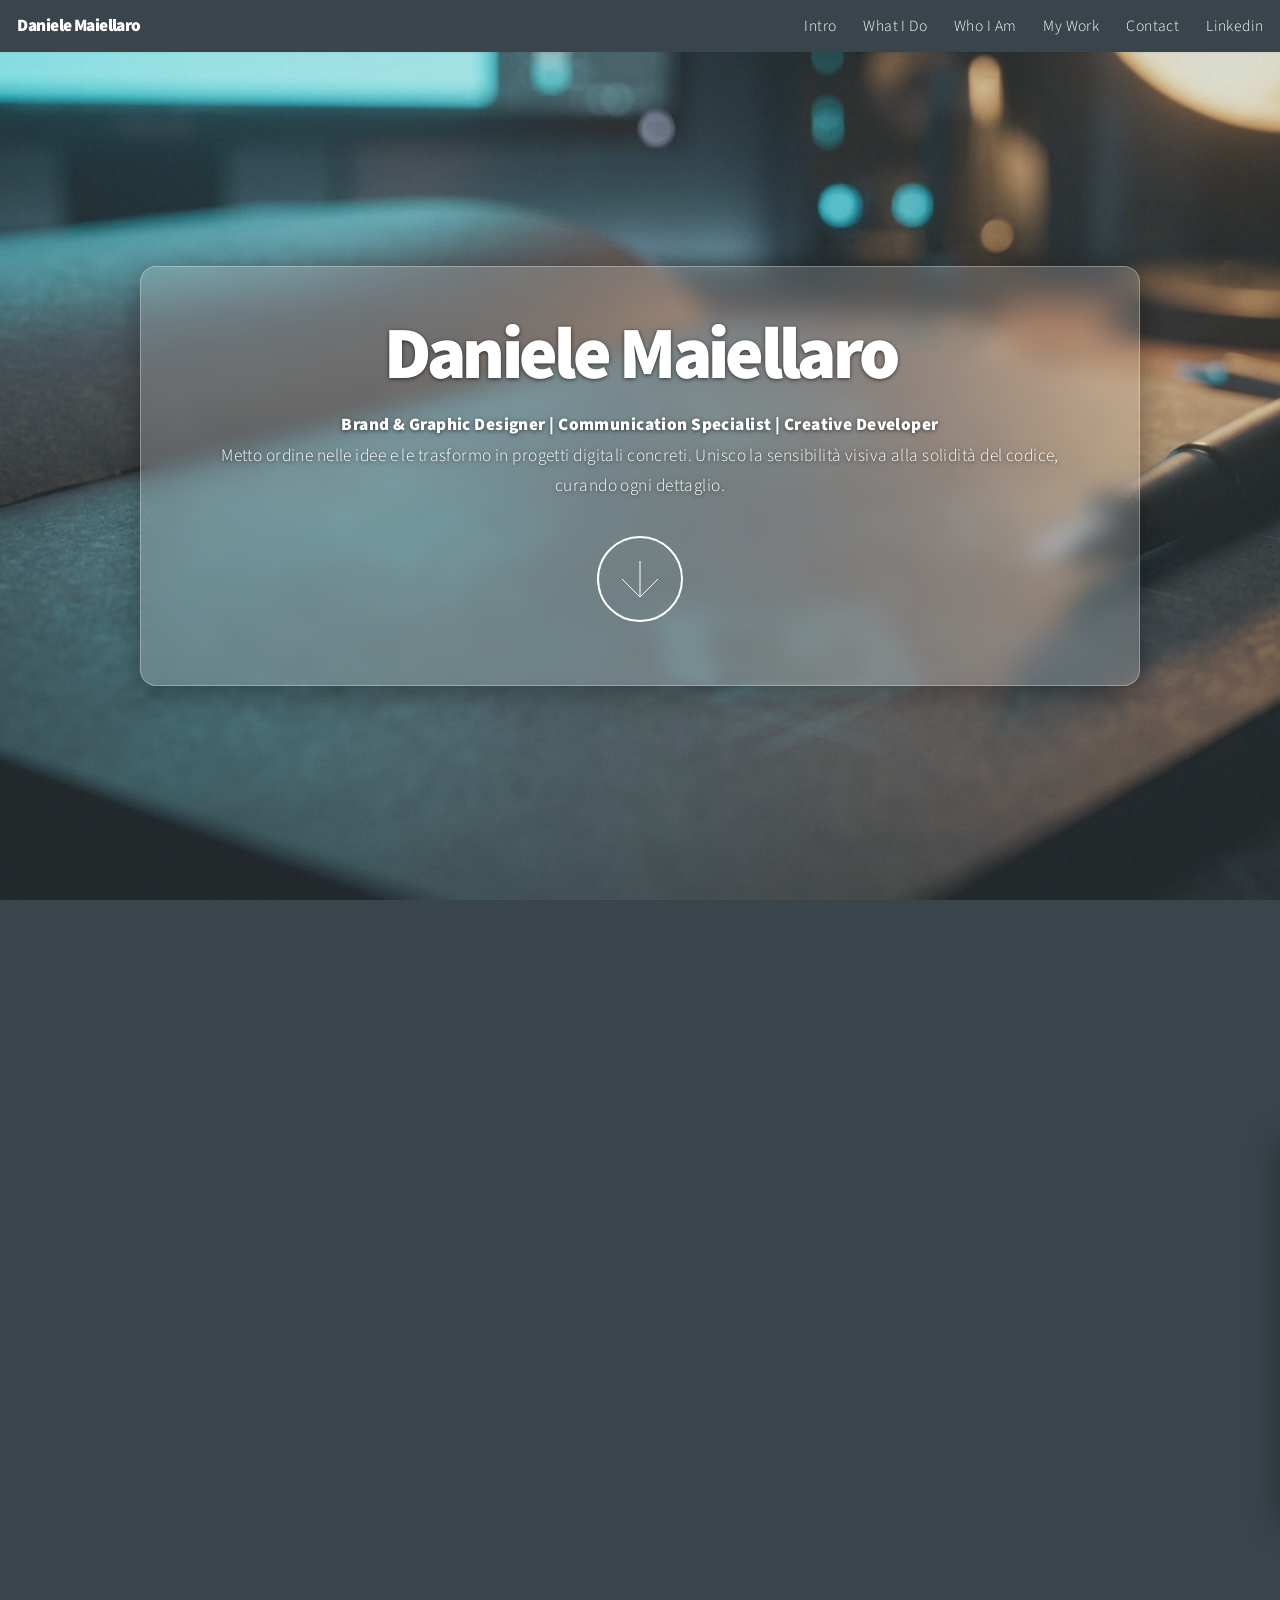
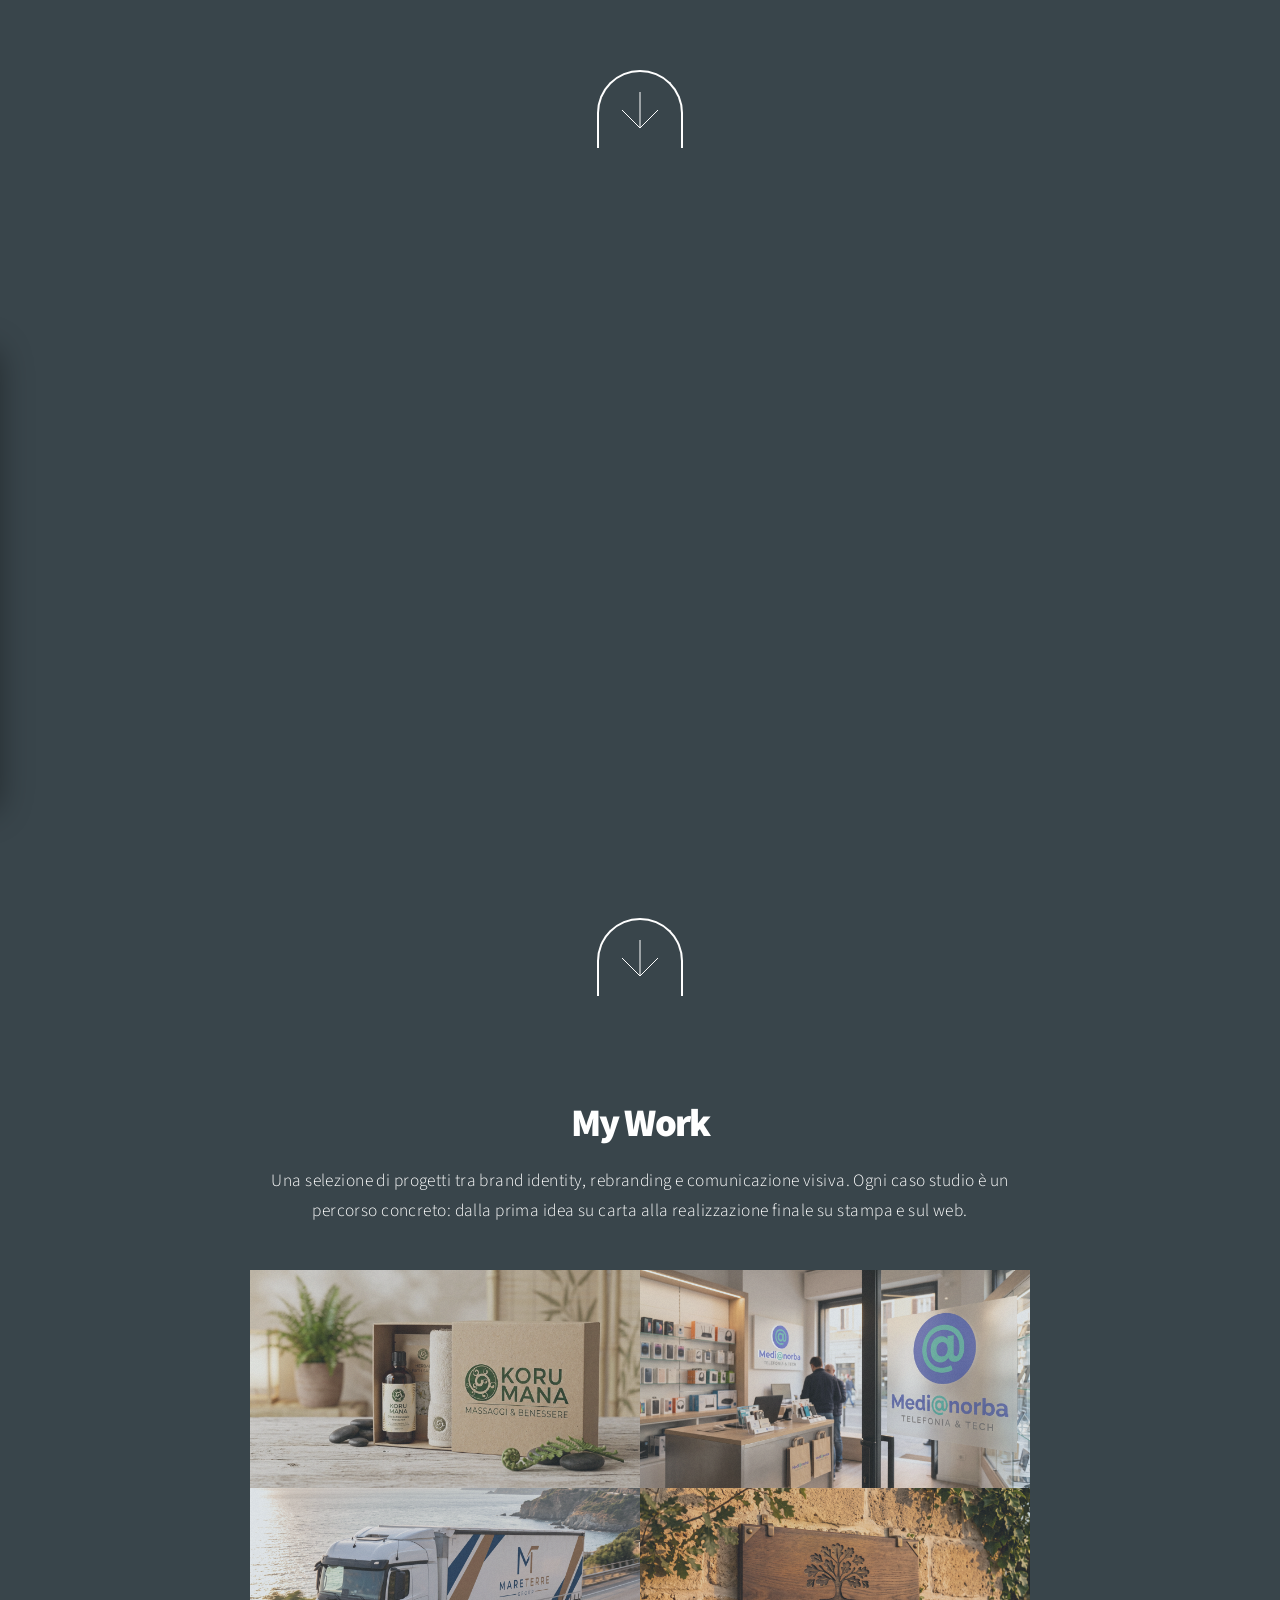
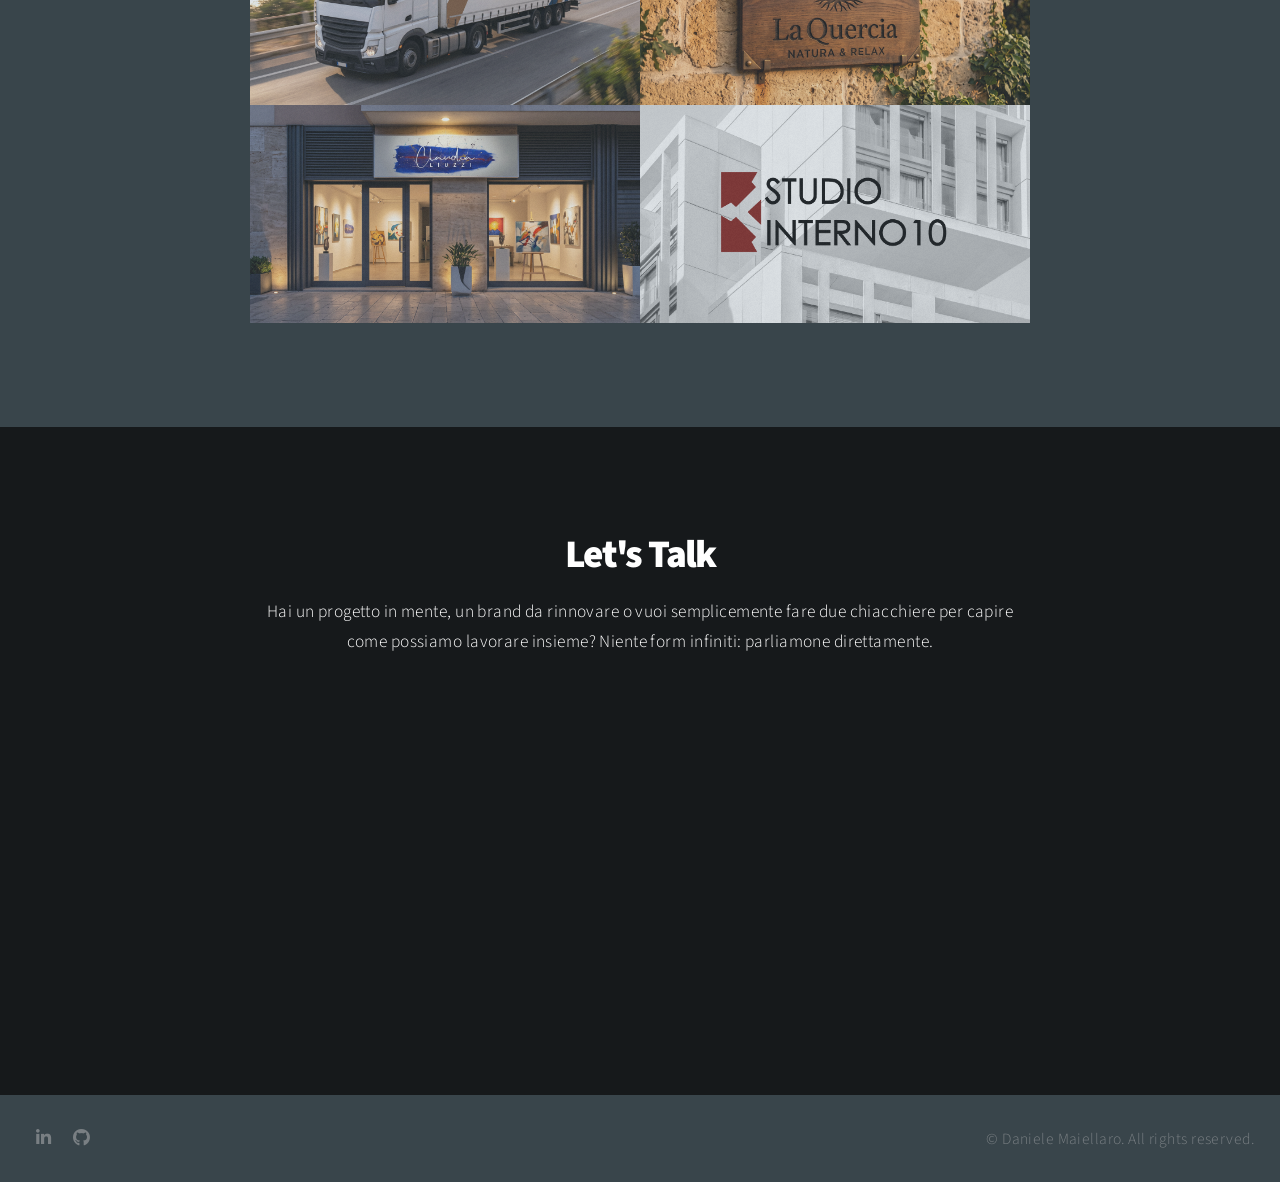
==== index.html @ 77f431c0 "cv" ====
<!DOCTYPE HTML>
<html>
    <head>
        <title>Daniele Maiellaro — Designer & Developer</title>
        <meta charset="utf-8" />
        <meta name="viewport" content="width=device-width, initial-scale=1, user-scalable=no" />
        <link rel="stylesheet" href="assets/css/main.css" />
        <noscript><link rel="stylesheet" href="assets/css/noscript.css" /></noscript>
    </head>
    <body class="is-preload">

        <!-- Header -->
            <header id="header">
                <h1>Daniele Maiellaro</h1>
                <nav>
                    <ul>
                        <li><a href="#intro">Intro</a></li>
                        <li><a href="#one">What I Do</a></li>
                        <li><a href="#two">Who I Am</a></li>
                        <li><a href="#work">My Work</a></li>
                        <li><a href="#contact">Contact</a></li>
                        <li><a href="https://www.linkedin.com/in/vitodanielemaiellaro/" target="_blank" rel="noopener noreferrer">Linkedin</a></li>
                    </ul>
                </nav>
            </header>

        <!-- Intro -->
            <section id="intro" class="main style1 dark fullscreen">
                <div class="content">
                    <header>
                        <h2>Daniele Maiellaro</h2>
                    </header>
                    <p><strong>Brand & Graphic Designer | Communication Specialist | Creative Developer</strong><br />
                    Metto ordine nelle idee e le trasformo in progetti digitali concreti. Unisco la sensibilità visiva alla solidità del codice, curando ogni dettaglio.</p>
                    <footer>
                        <a href="#one" class="button style2 down">More</a>
                    </footer>
                </div>
            </section>

        <!-- One -->
            <section id="one" class="main style2 right dark fullscreen">
                <div class="content box style2">
                    <header>
                        <h2>What I Do</h2>
                    </header>
                    <p>Aiuto professionisti e attività a dare un’identità visiva forte e a costruire presenze digitali che funzionano davvero.

Non mi occupo solo di estetica: unisco la grafica, il branding e lo sviluppo web in un unico flusso coerente. Che si tratti di creare un marchio da zero, definire un'immagine coordinata o sviluppare un sito web solido e performante, il mio obiettivo è darti strumenti concreti che parlano di te e portano risultati.</p>
                </div>
                <a href="#two" class="button style2 down anchored">Next</a>
            </section>

        <!-- Two -->
            <section id="two" class="main style2 left dark fullscreen">
                <div class="content box style2">
                    <header>
                        <h2>Who I Am</h2>
                    </header>
                    <p>Dietro a ogni progetto c'è una persona prima che un professionista. Sono fatto così: preciso, meticoloso e appassionato quando si tratta di creare e sviluppare, ma estremamente alla mano nella vita e nei rapporti di tutti i giorni. Mi piace lavorare sodo, parlare chiaro e confrontarmi senza filtri o formalità inutili. Se cerchi competenza tecnica e rigore, ma anche un partner sincero e informale con cui costruire qualcosa di bello, ci siamo trovati.</p>
                <!-- Tasto Download CV -->
    <div class="cv-action">
        <a href="assets/docs/DanieleMaiellaroCV.pdf" target="_blank" class="button cv-button">
            <i class="icon solid fa-file-pdf"></i> Scarica il mio CV
        </a>
    </div>
                </div>
                <a href="#work" class="button style2 down anchored">Next</a>
            </section>

        <!-- Work -->
            <section id="work" class="main style3 primary">
                <div class="content">
                    <header>
                        <h2>My Work</h2>
                        <p>Una selezione di progetti tra brand identity, rebranding e comunicazione visiva. Ogni caso studio è un percorso concreto: dalla prima idea su carta alla realizzazione finale su stampa e sul web.</p>
                    </header>
<!-- Gallery -->
<div class="gallery">

    <article class="from-left">
        <a href="projects/projectkorumana.html" class="image fit" data-poptrox="ignore">
            <img src="/images/projects/korumana/hero.jpg" title="KORUMANA" alt="KORUMANA — Brand Identity" />
        </a>
    </article>

    <article class="from-right">
        <a href="projects/projectmedianorba.html" class="image fit" data-poptrox="ignore">
            <img src="/images/projects/medianorba/hero.jpg" title="Medi@norba" alt="Medi@norba — Rebranding & Visual System" />
        </a>
    </article>

    <article class="from-left">
        <a href="projects/projectmareterre.html" class="image fit" data-poptrox="ignore">
            <img src="/images/projects/mareterre/hero.jpg" title="Mareterre" alt="Mareterre — Brand Identity" />
        </a>
    </article>

    <article class="from-right">
        <a href="projects/projectlaquercia.html" class="image fit" data-poptrox="ignore">
            <img src="/images/projects/laquercia/hero.jpg" title="La Quercia Natura & Relax" alt="La Quercia Natura & Relax — Brand Identity" />
        </a>
    </article>

    <article class="from-left">
        <a href="projects/projectclaudialiuzzi.html" class="image fit" data-poptrox="ignore">
            <img src="/images/projects/claudialiuzzi/hero.jpg" title="Claudia Liuzzi" alt="Claudia Liuzzi — Web Design & Brand Identity" />
        </a>
    </article>

    <article class="from-right">
        <a href="projects/projectstudiointerno10.html" class="image fit" data-poptrox="ignore">
            <img src="/images/projects/studiointerno10/hero.jpg" title="Studio Interno 10" alt="Studio Interno 10 — Web Design" />
        </a>
    </article>

</div>
</div> 
</section>

        <!-- Contact -->
<section id="contact" class="main style3 secondary">
    <div class="content">
        <header>
            <h2>Let's Talk</h2>
            <p>Hai un progetto in mente, un brand da rinnovare o vuoi semplicemente fare due chiacchiere per capire come possiamo lavorare insieme? Niente form infiniti: parliamone direttamente.</p>
        </header>
        
        <div class="box contact-wrapper">
            <div class="grid-2-col">
                <!-- Colonna Sinistra: Foto Personale Casual / Autentica -->
                <div class="contact-image">
                    <img src="images/ritratto.jpg" alt="Vito Daniele Maiellaro" class="portrait-img" />
                </div>

                <!-- Colonna Destra: Canali di Contatto Diretti -->
                <div class="contact-details">
                    <h3>Scegli il tuo canale preferito</h3>
                    
                    <ul class="contact-list">
                        <li>
                            <a href="https://wa.me/393296858486" target="_blank" rel="noopener" class="contact-card whatsapp">
                                <i class="icon brands fa-whatsapp"></i>
                                <div>
                                    <strong>WhatsApp</strong>
                                    <span>Per un messaggio rapido e informale</span>
                                </div>
                            </a>
                        </li>
                        <li>
                            <a href="mailto:vdanielem@gmail.com" class="contact-card email">
                                <i class="icon solid fa-envelope"></i>
                                <div>
                                    <strong>Email</strong>
                                    <span>Se hai già un brief o dettagli da condividere</span>
                                </div>
                            </a>
                        </li>
                    </ul>
                </div>
            </div>
        </div>
    </div>
</section>

        <!-- Footer -->
            <footer id="footer">

                <!-- Icons -->
                    <ul class="icons">
                        <li><a href="https://www.linkedin.com/in/danielemaiellaro/" class="icon brands fa-linkedin-in"><span class="label">LinkedIn</span></a></li>
                        <li><a href="https://github.com/vdanielem" target="_blank" class="icon brands fa-github"><span class="label">GitHub</span></a></li>
                    </ul>

                <!-- Menu -->
                    <ul class="menu">
                        <li>&copy; Daniele Maiellaro. All rights reserved.</li>
                    </ul>

            </footer>

        <!-- Scripts -->
            <script src="assets/js/jquery.min.js"></script>
            <script src="assets/js/jquery.poptrox.min.js"></script>
            <script src="assets/js/jquery.scrolly.min.js"></script>
            <script src="assets/js/jquery.scrollex.min.js"></script>
            <script src="assets/js/browser.min.js"></script>
            <script src="assets/js/breakpoints.min.js"></script>
            <script src="assets/js/util.js"></script>
            <script src="assets/js/main.js"></script>

    </body>
</html>
---- assets/css/noscript.css ----
/* Loader */

	body:before, body:after {
		display: none;
	}
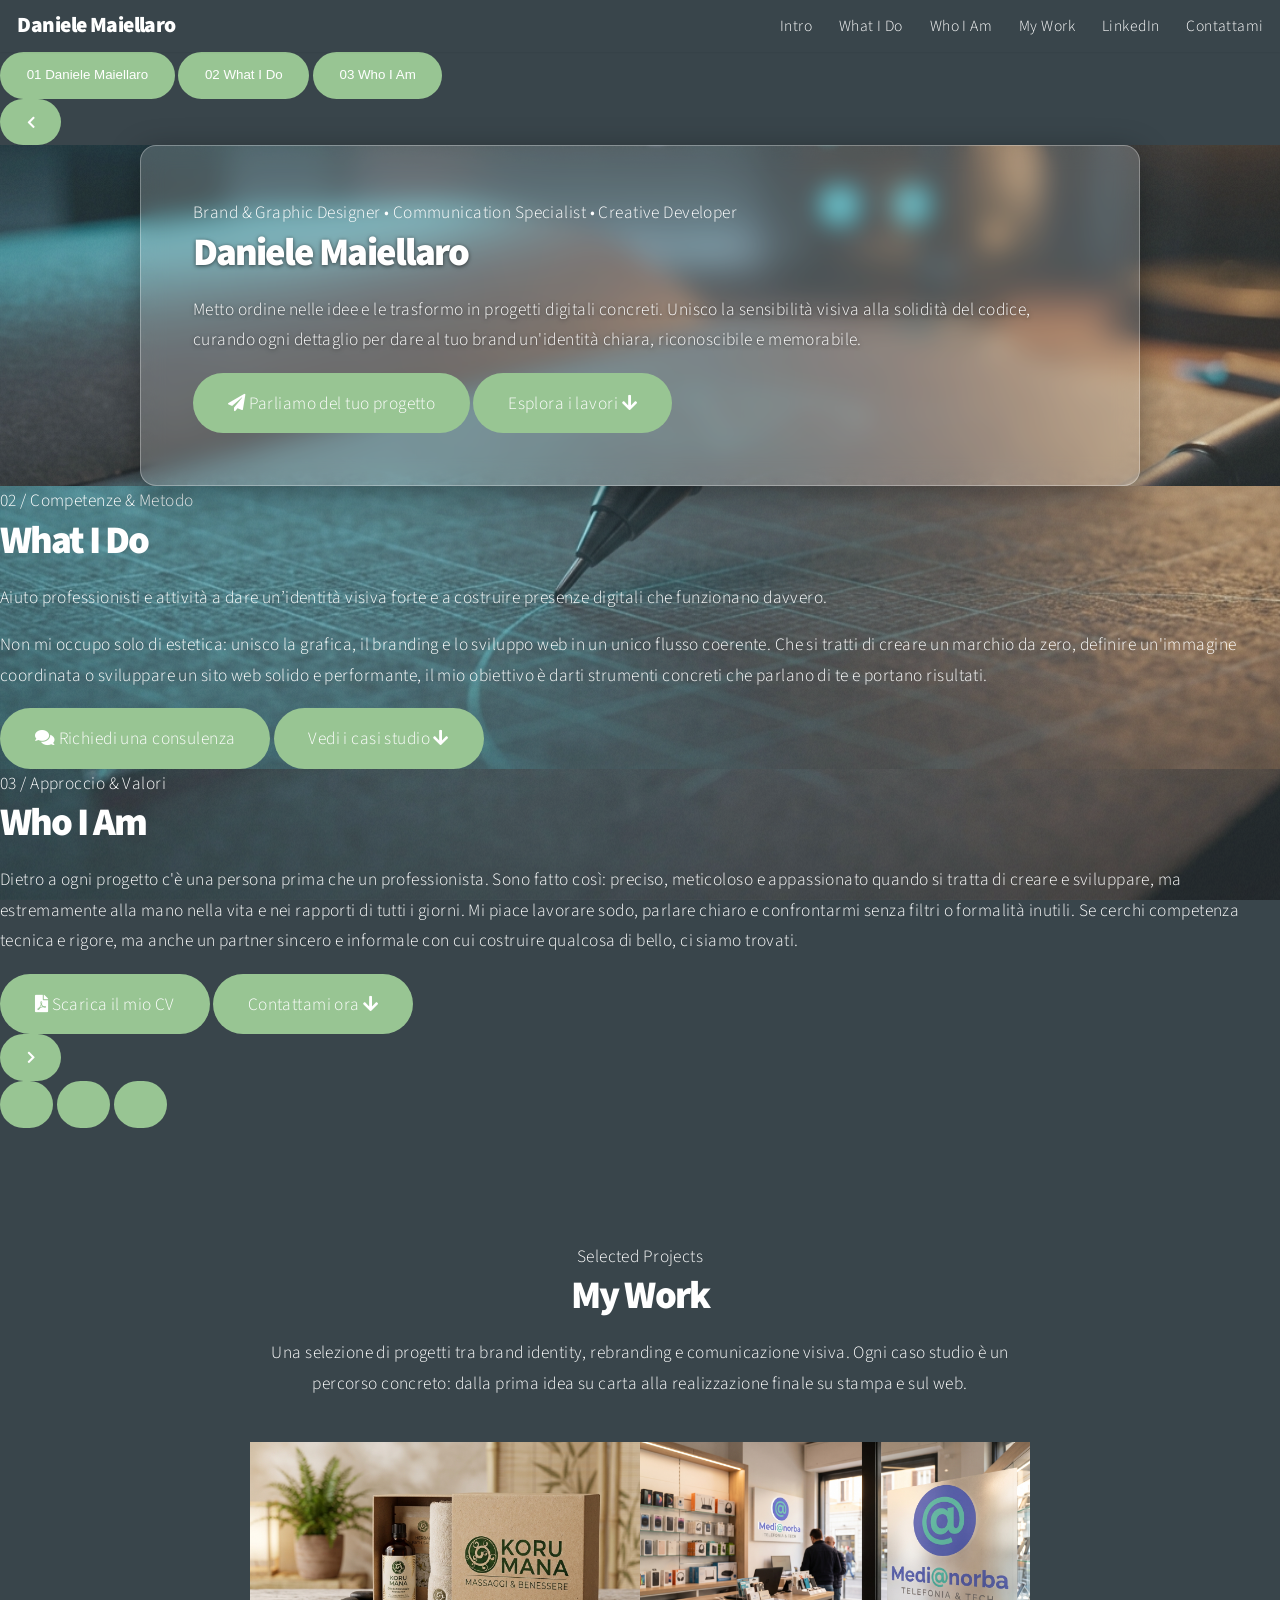
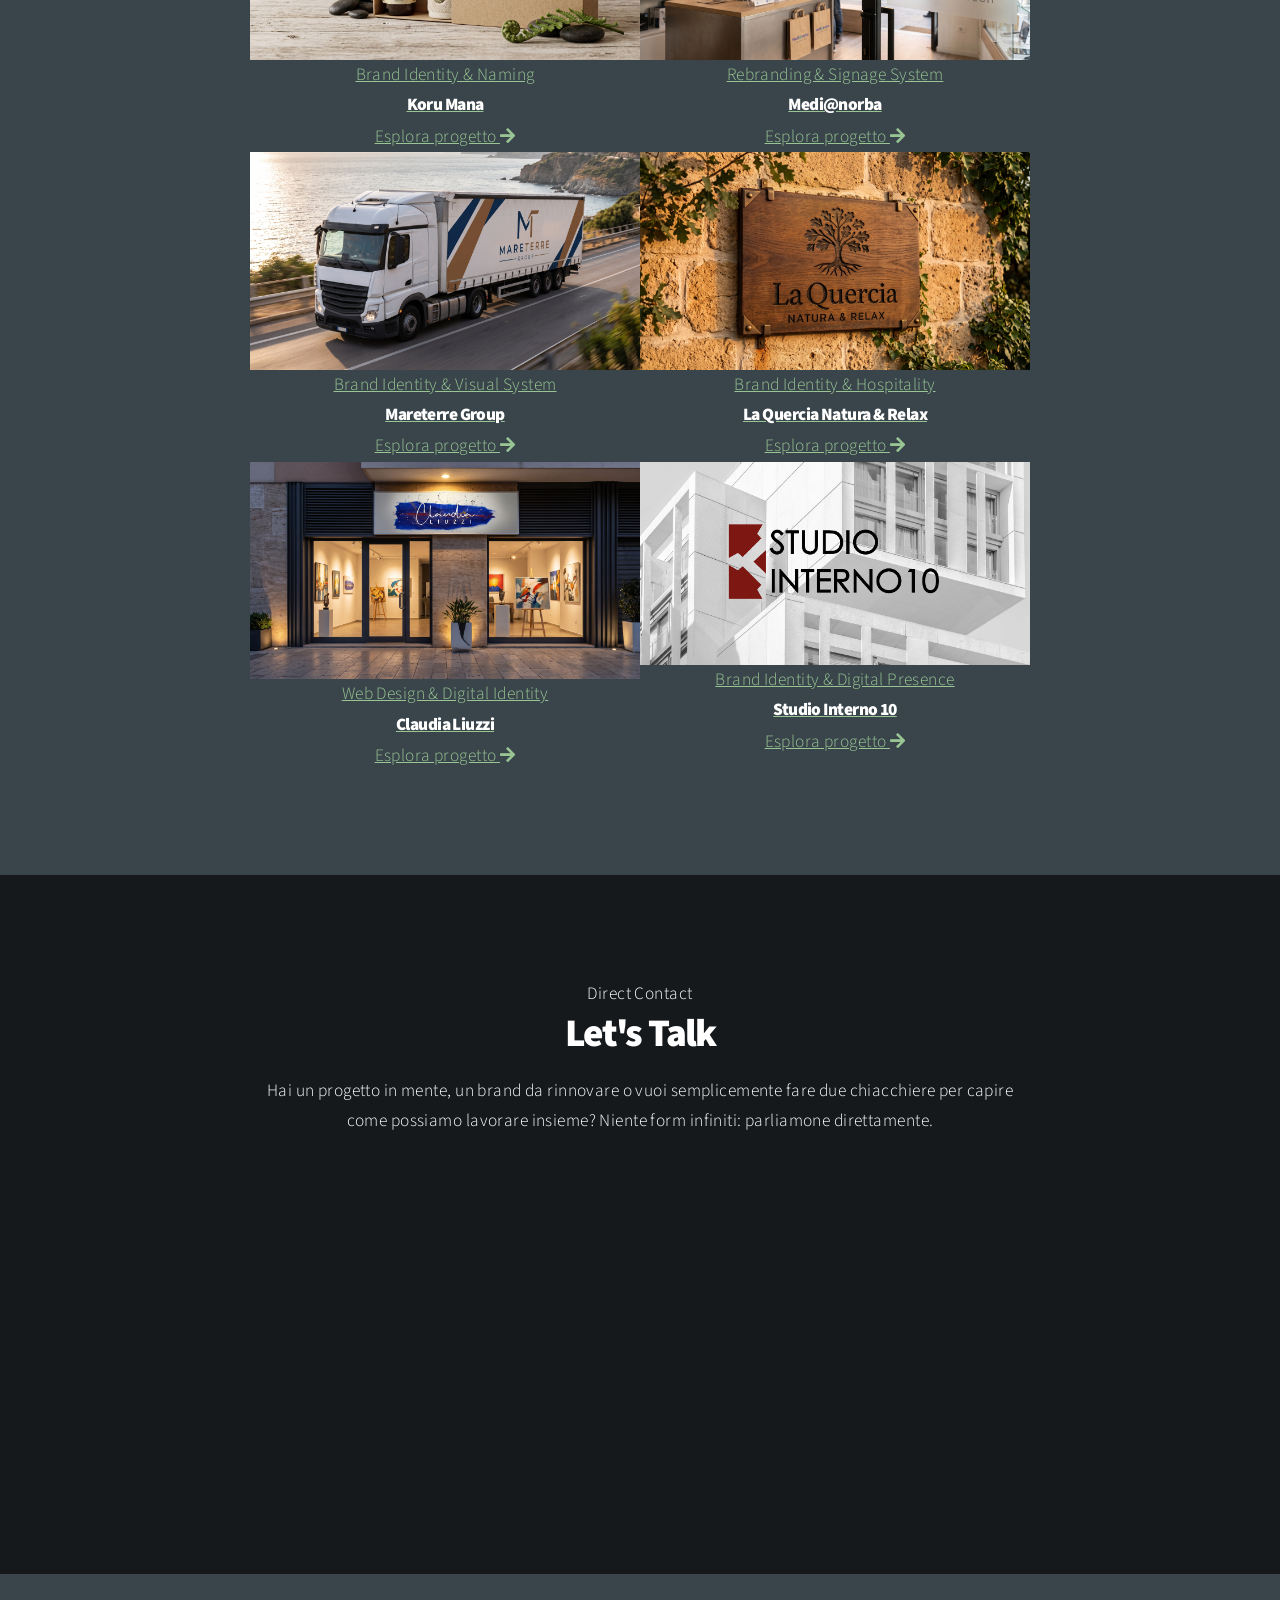
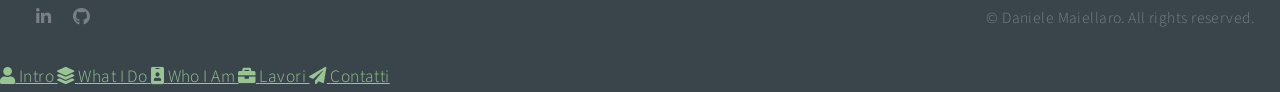
==== commit 9325e306: "Update index.html" ====
--- a/index.html
+++ b/index.html
@@ -1,193 +1,357 @@
 <!DOCTYPE HTML>
-<html>
+<html lang="it">
     <head>
-        <title>Daniele Maiellaro — Designer & Developer</title>
+        <title>Daniele Maiellaro — Designer &amp; Developer</title>
         <meta charset="utf-8" />
         <meta name="viewport" content="width=device-width, initial-scale=1, user-scalable=no" />
+
+        <!-- Open Graph / LinkedIn & Facebook -->
+        <meta property="og:type" content="website" />
+        <meta property="og:url" content="https://vdanielem.github.io/" />
+        <meta property="og:title" content="Daniele Maiellaro — Brand &amp; Graphic Designer | Creative Developer" />
+        <meta property="og:description" content="Metto ordine nelle idee e le trasformo in progetti digitali concreti. Portfolio di branding, grafica e sviluppo web." />
+        <meta property="og:image" content="https://vdanielem.github.io/images/og-cover.jpg" />
+        <meta property="og:image:width" content="1200" />
+        <meta property="og:image:height" content="630" />
+
+        <!-- Twitter / X Card -->
+        <meta name="twitter:card" content="summary_large_image" />
+        <meta name="twitter:url" content="https://vdanielem.github.io/" />
+        <meta name="twitter:title" content="Daniele Maiellaro — Designer &amp; Developer" />
+        <meta name="twitter:description" content="Portfolio di branding, visual identity e sviluppo web." />
+        <meta name="twitter:image" content="https://vdanielem.github.io/images/og-cover.jpg" />
+
         <link rel="stylesheet" href="assets/css/main.css" />
         <noscript><link rel="stylesheet" href="assets/css/noscript.css" /></noscript>
     </head>
     <body class="is-preload">
 
-        <!-- Header -->
-            <header id="header">
-                <h1>Daniele Maiellaro</h1>
-                <nav>
-                    <ul>
-                        <li><a href="#intro">Intro</a></li>
-                        <li><a href="#one">What I Do</a></li>
-                        <li><a href="#two">Who I Am</a></li>
-                        <li><a href="#work">My Work</a></li>
-                        <li><a href="#contact">Contact</a></li>
-                        <li><a href="https://www.linkedin.com/in/vitodanielemaiellaro/" target="_blank" rel="noopener noreferrer">Linkedin</a></li>
-                    </ul>
-                </nav>
-            </header>
-
-        <!-- Intro -->
-            <section id="intro" class="main style1 dark fullscreen">
-                <div class="content">
-                    <header>
-                        <h2>Daniele Maiellaro</h2>
-                    </header>
-                    <p><strong>Brand & Graphic Designer | Communication Specialist | Creative Developer</strong><br />
-                    Metto ordine nelle idee e le trasformo in progetti digitali concreti. Unisco la sensibilità visiva alla solidità del codice, curando ogni dettaglio.</p>
-                    <footer>
-                        <a href="#one" class="button style2 down">More</a>
-                    </footer>
-                </div>
-            </section>
-
-        <!-- One -->
-            <section id="one" class="main style2 right dark fullscreen">
-                <div class="content box style2">
-                    <header>
-                        <h2>What I Do</h2>
-                    </header>
-                    <p>Aiuto professionisti e attività a dare un’identità visiva forte e a costruire presenze digitali che funzionano davvero.
-
-Non mi occupo solo di estetica: unisco la grafica, il branding e lo sviluppo web in un unico flusso coerente. Che si tratti di creare un marchio da zero, definire un'immagine coordinata o sviluppare un sito web solido e performante, il mio obiettivo è darti strumenti concreti che parlano di te e portano risultati.</p>
-                </div>
-                <a href="#two" class="button style2 down anchored">Next</a>
-            </section>
-
-        <!-- Two -->
-            <section id="two" class="main style2 left dark fullscreen">
-                <div class="content box style2">
-                    <header>
-                        <h2>Who I Am</h2>
-                    </header>
-                    <p>Dietro a ogni progetto c'è una persona prima che un professionista. Sono fatto così: preciso, meticoloso e appassionato quando si tratta di creare e sviluppare, ma estremamente alla mano nella vita e nei rapporti di tutti i giorni. Mi piace lavorare sodo, parlare chiaro e confrontarmi senza filtri o formalità inutili. Se cerchi competenza tecnica e rigore, ma anche un partner sincero e informale con cui costruire qualcosa di bello, ci siamo trovati.</p>
-                <!-- Tasto Download CV -->
-    <div class="cv-action">
-        <a href="assets/docs/DanieleMaiellaroCV.pdf" target="_blank" class="button cv-button">
-            <i class="icon solid fa-file-pdf"></i> Scarica il mio CV
-        </a>
-    </div>
-                </div>
-                <a href="#work" class="button style2 down anchored">Next</a>
-            </section>
-
-        <!-- Work -->
-            <section id="work" class="main style3 primary">
-                <div class="content">
-                    <header>
-                        <h2>My Work</h2>
-                        <p>Una selezione di progetti tra brand identity, rebranding e comunicazione visiva. Ogni caso studio è un percorso concreto: dalla prima idea su carta alla realizzazione finale su stampa e sul web.</p>
-                    </header>
-<!-- Gallery -->
-<div class="gallery">
-
-    <article class="from-left">
-        <a href="projects/projectkorumana.html" class="image fit" data-poptrox="ignore">
-            <img src="/images/projects/korumana/hero.jpg" title="KORUMANA" alt="KORUMANA — Brand Identity" />
-        </a>
-    </article>
-
-    <article class="from-right">
-        <a href="projects/projectmedianorba.html" class="image fit" data-poptrox="ignore">
-            <img src="/images/projects/medianorba/hero.jpg" title="Medi@norba" alt="Medi@norba — Rebranding & Visual System" />
-        </a>
-    </article>
-
-    <article class="from-left">
-        <a href="projects/projectmareterre.html" class="image fit" data-poptrox="ignore">
-            <img src="/images/projects/mareterre/hero.jpg" title="Mareterre" alt="Mareterre — Brand Identity" />
-        </a>
-    </article>
-
-    <article class="from-right">
-        <a href="projects/projectlaquercia.html" class="image fit" data-poptrox="ignore">
-            <img src="/images/projects/laquercia/hero.jpg" title="La Quercia Natura & Relax" alt="La Quercia Natura & Relax — Brand Identity" />
-        </a>
-    </article>
-
-    <article class="from-left">
-        <a href="projects/projectclaudialiuzzi.html" class="image fit" data-poptrox="ignore">
-            <img src="/images/projects/claudialiuzzi/hero.jpg" title="Claudia Liuzzi" alt="Claudia Liuzzi — Web Design & Brand Identity" />
-        </a>
-    </article>
-
-    <article class="from-right">
-        <a href="projects/projectstudiointerno10.html" class="image fit" data-poptrox="ignore">
-            <img src="/images/projects/studiointerno10/hero.jpg" title="Studio Interno 10" alt="Studio Interno 10 — Web Design" />
-        </a>
-    </article>
-
-</div>
-</div> 
-</section>
+        <!-- Header Superiore Fisso -->
+        <header id="header">
+            <h1><a href="#hero-carousel" data-carousel-target="0">Daniele Maiellaro</a></h1>
+            <nav aria-label="Navigazione principale">
+                <ul>
+                    <li><a href="#intro" data-carousel-target="0" class="active-slide-link">Intro</a></li>
+                    <li><a href="#one" data-carousel-target="1">What I Do</a></li>
+                    <li><a href="#two" data-carousel-target="2">Who I Am</a></li>
+                    <li><a href="#work">My Work</a></li>
+                    <li><a href="https://www.linkedin.com/in/danielemaiellaro/" target="_blank" rel="noopener noreferrer">LinkedIn</a></li>
+                    <li><a href="#contact" class="nav-cta-btn">Contattami</a></li>
+                </ul>
+            </nav>
+        </header>
+
+        <!-- Hero Section: Carosello Orizzontale a 3 Tile (Intro / What I Do / Who I Am) -->
+        <section id="hero-carousel" class="main dark fullscreen hero-carousel-section">
+            <div class="carousel-container">
+
+                <!-- Indicatori / Pillole Superiori Sincronizzate -->
+                <div class="carousel-tabs" role="tablist" aria-label="Schede di presentazione">
+                    <button type="button" class="carousel-tab active" data-carousel-target="0" role="tab" aria-selected="true">
+                        <span class="tab-num">01</span> Daniele Maiellaro
+                    </button>
+                    <button type="button" class="carousel-tab" data-carousel-target="1" role="tab" aria-selected="false">
+                        <span class="tab-num">02</span> What I Do
+                    </button>
+                    <button type="button" class="carousel-tab" data-carousel-target="2" role="tab" aria-selected="false">
+                        <span class="tab-num">03</span> Who I Am
+                    </button>
+                </div>
+
+                <!-- Area Track + Frecce Laterali -->
+                <div class="carousel-viewport-wrapper">
+                    <button type="button" class="carousel-arrow prev" aria-label="Card precedente">
+                        <i class="icon solid fa-chevron-left"></i>
+                    </button>
+
+                    <div class="carousel-track" id="hero-track">
+
+                        <!-- Tile 1: Daniele Maiellaro -->
+                        <article id="intro" class="carousel-slide" data-slide-index="0">
+                            <div class="content hero-card">
+                                <span class="card-eyebrow">Brand &amp; Graphic Designer &bull; Communication Specialist &bull; Creative Developer</span>
+                                <header>
+                                    <h2>Daniele Maiellaro</h2>
+                                </header>
+                                <p>Metto ordine nelle idee e le trasformo in progetti digitali concreti. Unisco la sensibilit&agrave; visiva alla solidit&agrave; del codice, curando ogni dettaglio per dare al tuo brand un'identit&agrave; chiara, riconoscibile e memorabile.</p>
+                                <div class="hero-cta-group">
+                                    <a href="#contact" class="button hero-btn-primary">
+                                        <i class="icon solid fa-paper-plane"></i> Parliamo del tuo progetto
+                                    </a>
+                                    <a href="#work" class="button hero-btn-secondary">
+                                        Esplora i lavori <i class="icon solid fa-arrow-down"></i>
+                                    </a>
+                                </div>
+                            </div>
+                        </article>
+
+                        <!-- Tile 2: What I Do -->
+                        <article id="one" class="carousel-slide" data-slide-index="1">
+                            <div class="content hero-card">
+                                <span class="card-eyebrow">02 / Competenze &amp; Metodo</span>
+                                <header>
+                                    <h2>What I Do</h2>
+                                </header>
+                                <p>Aiuto professionisti e attivit&agrave; a dare un&rsquo;identit&agrave; visiva forte e a costruire presenze digitali che funzionano davvero.</p>
+                                <p>Non mi occupo solo di estetica: unisco la grafica, il branding e lo sviluppo web in un unico flusso coerente. Che si tratti di creare un marchio da zero, definire un'immagine coordinata o sviluppare un sito web solido e performante, il mio obiettivo &egrave; darti strumenti concreti che parlano di te e portano risultati.</p>
+                                <div class="hero-cta-group">
+                                    <a href="#contact" class="button hero-btn-primary">
+                                        <i class="icon solid fa-comments"></i> Richiedi una consulenza
+                                    </a>
+                                    <a href="#work" class="button hero-btn-secondary">
+                                        Vedi i casi studio <i class="icon solid fa-arrow-down"></i>
+                                    </a>
+                                </div>
+                            </div>
+                        </article>
+
+                        <!-- Tile 3: Who I Am -->
+                        <article id="two" class="carousel-slide" data-slide-index="2">
+                            <div class="content hero-card">
+                                <span class="card-eyebrow">03 / Approccio &amp; Valori</span>
+                                <header>
+                                    <h2>Who I Am</h2>
+                                </header>
+                                <p>Dietro a ogni progetto c'&egrave; una persona prima che un professionista. Sono fatto cos&igrave;: preciso, meticoloso e appassionato quando si tratta di creare e sviluppare, ma estremamente alla mano nella vita e nei rapporti di tutti i giorni. Mi piace lavorare sodo, parlare chiaro e confrontarmi senza filtri o formalit&agrave; inutili. Se cerchi competenza tecnica e rigore, ma anche un partner sincero e informale con cui costruire qualcosa di bello, ci siamo trovati.</p>
+                                <div class="hero-cta-group">
+                                    <a href="assets/docs/DanieleMaiellaroCV.pdf" target="_blank" rel="noopener" class="button hero-btn-primary">
+                                        <i class="icon solid fa-file-pdf"></i> Scarica il mio CV
+                                    </a>
+                                    <a href="#contact" class="button hero-btn-secondary">
+                                        Contattami ora <i class="icon solid fa-arrow-down"></i>
+                                    </a>
+                                </div>
+                            </div>
+                        </article>
+
+                    </div>
+
+                    <button type="button" class="carousel-arrow next" aria-label="Card successiva">
+                        <i class="icon solid fa-chevron-right"></i>
+                    </button>
+                </div>
+
+                <!-- Indicatori Dots Inferiori -->
+                <div class="carousel-dots" role="navigation" aria-label="Posizione slide">
+                    <button type="button" class="carousel-dot active" data-carousel-target="0" aria-label="Slide 1: Daniele Maiellaro"></button>
+                    <button type="button" class="carousel-dot" data-carousel-target="1" aria-label="Slide 2: What I Do"></button>
+                    <button type="button" class="carousel-dot" data-carousel-target="2" aria-label="Slide 3: Who I Am"></button>
+                </div>
+
+            </div>
+        </section>
+
+        <!-- Work: Griglia 2 Colonne Spaziate con Titolo, Categoria e Pulsante Sempre Visibili -->
+        <section id="work" class="main style3 primary">
+            <div class="content">
+                <header class="section-heading">
+                    <span class="section-kicker">Selected Projects</span>
+                    <h2>My Work</h2>
+                    <p>Una selezione di progetti tra brand identity, rebranding e comunicazione visiva. Ogni caso studio &egrave; un percorso concreto: dalla prima idea su carta alla realizzazione finale su stampa e sul web.</p>
+                </header>
+
+                <!-- Project Grid -->
+                <div class="gallery project-bento-grid">
+
+                    <article class="project-card from-left">
+                        <a href="projects/projectkorumana.html" class="project-card-link" data-poptrox="ignore">
+                            <div class="project-card-media">
+                                <img src="images/projects/korumana/hero.jpg" title="KORUMANA" alt="KORUMANA — Brand Identity" />
+                            </div>
+                            <div class="project-card-body">
+                                <div class="project-card-meta">
+                                    <span class="project-card-tag">Brand Identity &amp; Naming</span>
+                                    <h3>Koru Mana</h3>
+                                </div>
+                                <span class="project-card-cta">
+                                    Esplora progetto <i class="icon solid fa-arrow-right"></i>
+                                </span>
+                            </div>
+                        </a>
+                    </article>
+
+                    <article class="project-card from-right">
+                        <a href="projects/projectmedianorba.html" class="project-card-link" data-poptrox="ignore">
+                            <div class="project-card-media">
+                                <img src="images/projects/medianorba/hero.jpg" title="Medi@norba" alt="Medi@norba — Rebranding &amp; Visual System" />
+                            </div>
+                            <div class="project-card-body">
+                                <div class="project-card-meta">
+                                    <span class="project-card-tag">Rebranding &amp; Signage System</span>
+                                    <h3>Medi@norba</h3>
+                                </div>
+                                <span class="project-card-cta">
+                                    Esplora progetto <i class="icon solid fa-arrow-right"></i>
+                                </span>
+                            </div>
+                        </a>
+                    </article>
+
+                    <article class="project-card from-left">
+                        <a href="projects/projectmareterre.html" class="project-card-link" data-poptrox="ignore">
+                            <div class="project-card-media">
+                                <img src="images/projects/mareterre/hero.jpg" title="Mareterre" alt="Mareterre — Brand Identity" />
+                            </div>
+                            <div class="project-card-body">
+                                <div class="project-card-meta">
+                                    <span class="project-card-tag">Brand Identity &amp; Visual System</span>
+                                    <h3>Mareterre Group</h3>
+                                </div>
+                                <span class="project-card-cta">
+                                    Esplora progetto <i class="icon solid fa-arrow-right"></i>
+                                </span>
+                            </div>
+                        </a>
+                    </article>
+
+                    <article class="project-card from-right">
+                        <a href="projects/projectlaquercia.html" class="project-card-link" data-poptrox="ignore">
+                            <div class="project-card-media">
+                                <img src="images/projects/laquercia/hero.jpg" title="La Quercia Natura &amp; Relax" alt="La Quercia Natura &amp; Relax — Brand Identity" />
+                            </div>
+                            <div class="project-card-body">
+                                <div class="project-card-meta">
+                                    <span class="project-card-tag">Brand Identity &amp; Hospitality</span>
+                                    <h3>La Quercia Natura &amp; Relax</h3>
+                                </div>
+                                <span class="project-card-cta">
+                                    Esplora progetto <i class="icon solid fa-arrow-right"></i>
+                                </span>
+                            </div>
+                        </a>
+                    </article>
+
+                    <article class="project-card from-left">
+                        <a href="projects/projectclaudialiuzzi.html" class="project-card-link" data-poptrox="ignore">
+                            <div class="project-card-media">
+                                <img src="images/projects/claudialiuzzi/hero.jpg" title="Claudia Liuzzi" alt="Claudia Liuzzi — Web Design &amp; Brand Identity" />
+                            </div>
+                            <div class="project-card-body">
+                                <div class="project-card-meta">
+                                    <span class="project-card-tag">Web Design &amp; Digital Identity</span>
+                                    <h3>Claudia Liuzzi</h3>
+                                </div>
+                                <span class="project-card-cta">
+                                    Esplora progetto <i class="icon solid fa-arrow-right"></i>
+                                </span>
+                            </div>
+                        </a>
+                    </article>
+
+                    <article class="project-card from-right">
+                        <a href="projects/projectstudiointerno10.html" class="project-card-link" data-poptrox="ignore">
+                            <div class="project-card-media">
+                                <img src="images/projects/studiointerno10/hero.jpg" title="Studio Interno 10" alt="Studio Interno 10 — Web Design" />
+                            </div>
+                            <div class="project-card-body">
+                                <div class="project-card-meta">
+                                    <span class="project-card-tag">Brand Identity &amp; Digital Presence</span>
+                                    <h3>Studio Interno 10</h3>
+                                </div>
+                                <span class="project-card-cta">
+                                    Esplora progetto <i class="icon solid fa-arrow-right"></i>
+                                </span>
+                            </div>
+                        </a>
+                    </article>
+
+                </div>
+            </div>
+        </section>
 
         <!-- Contact -->
-<section id="contact" class="main style3 secondary">
-    <div class="content">
-        <header>
-            <h2>Let's Talk</h2>
-            <p>Hai un progetto in mente, un brand da rinnovare o vuoi semplicemente fare due chiacchiere per capire come possiamo lavorare insieme? Niente form infiniti: parliamone direttamente.</p>
-        </header>
-        
-        <div class="box contact-wrapper">
-            <div class="grid-2-col">
-                <!-- Colonna Sinistra: Foto Personale Casual / Autentica -->
-                <div class="contact-image">
-                    <img src="images/ritratto.jpg" alt="Vito Daniele Maiellaro" class="portrait-img" />
-                </div>
-
-                <!-- Colonna Destra: Canali di Contatto Diretti -->
-                <div class="contact-details">
-                    <h3>Scegli il tuo canale preferito</h3>
-                    
-                    <ul class="contact-list">
-                        <li>
-                            <a href="https://wa.me/393296858486" target="_blank" rel="noopener" class="contact-card whatsapp">
-                                <i class="icon brands fa-whatsapp"></i>
-                                <div>
-                                    <strong>WhatsApp</strong>
-                                    <span>Per un messaggio rapido e informale</span>
-                                </div>
-                            </a>
-                        </li>
-                        <li>
-                            <a href="mailto:vdanielem@gmail.com" class="contact-card email">
-                                <i class="icon solid fa-envelope"></i>
-                                <div>
-                                    <strong>Email</strong>
-                                    <span>Se hai già un brief o dettagli da condividere</span>
-                                </div>
-                            </a>
-                        </li>
-                    </ul>
+        <section id="contact" class="main style3 secondary">
+            <div class="content">
+                <header class="section-heading">
+                    <span class="section-kicker">Direct Contact</span>
+                    <h2>Let's Talk</h2>
+                    <p>Hai un progetto in mente, un brand da rinnovare o vuoi semplicemente fare due chiacchiere per capire come possiamo lavorare insieme? Niente form infiniti: parliamone direttamente.</p>
+                </header>
+
+                <div class="box contact-wrapper">
+                    <div class="grid-2-col">
+                        <!-- Colonna Sinistra: Foto Personale Casual / Autentica -->
+                        <div class="contact-image">
+                            <img src="images/ritratto.jpg" alt="Daniele Maiellaro" class="portrait-img" />
+                        </div>
+
+                        <!-- Colonna Destra: Canali di Contatto Diretti -->
+                        <div class="contact-details">
+                            <h3>Scegli il tuo canale preferito</h3>
+
+                            <ul class="contact-list">
+                                <li>
+                                    <a href="https://wa.me/393296858486" target="_blank" rel="noopener" class="contact-card whatsapp">
+                                        <i class="icon brands fa-whatsapp"></i>
+                                        <div>
+                                            <strong>WhatsApp</strong>
+                                            <span>Per un messaggio rapido e informale</span>
+                                        </div>
+                                    </a>
+                                </li>
+                                <li>
+                                    <a href="mailto:vdanielem@gmail.com" class="contact-card email">
+                                        <i class="icon solid fa-envelope"></i>
+                                        <div>
+                                            <strong>Email</strong>
+                                            <span>Se hai gi&agrave; un brief o dettagli da condividere</span>
+                                        </div>
+                                    </a>
+                                </li>
+                            </ul>
+                        </div>
+                    </div>
                 </div>
             </div>
-        </div>
-    </div>
-</section>
+        </section>
 
         <!-- Footer -->
-            <footer id="footer">
-
-                <!-- Icons -->
-                    <ul class="icons">
-                        <li><a href="https://www.linkedin.com/in/danielemaiellaro/" class="icon brands fa-linkedin-in"><span class="label">LinkedIn</span></a></li>
-                        <li><a href="https://github.com/vdanielem" target="_blank" class="icon brands fa-github"><span class="label">GitHub</span></a></li>
-                    </ul>
-
-                <!-- Menu -->
-                    <ul class="menu">
-                        <li>&copy; Daniele Maiellaro. All rights reserved.</li>
-                    </ul>
-
-            </footer>
+        <footer id="footer">
+            <!-- Icons -->
+            <ul class="icons">
+                <li><a href="https://www.linkedin.com/in/danielemaiellaro/" target="_blank" rel="noopener noreferrer" class="icon brands fa-linkedin-in"><span class="label">LinkedIn</span></a></li>
+                <li><a href="https://github.com/vdanielem" target="_blank" rel="noopener noreferrer" class="icon brands fa-github"><span class="label">GitHub</span></a></li>
+            </ul>
+
+            <!-- Menu -->
+            <ul class="menu">
+                <li>&copy; Daniele Maiellaro. All rights reserved.</li>
+            </ul>
+        </footer>
+
+        <!-- Mobile Bottom Navigation Bar (Sempre visibile su smartphone e piccoli tablet) -->
+        <nav id="mobile-bottom-nav" aria-label="Navigazione rapida mobile">
+            <a href="#intro" data-carousel-target="0" class="mobile-nav-item active">
+                <i class="icon solid fa-user"></i>
+                <span>Intro</span>
+            </a>
+            <a href="#one" data-carousel-target="1" class="mobile-nav-item">
+                <i class="icon solid fa-layer-group"></i>
+                <span>What I Do</span>
+            </a>
+            <a href="#two" data-carousel-target="2" class="mobile-nav-item">
+                <i class="icon solid fa-id-badge"></i>
+                <span>Who I Am</span>
+            </a>
+            <a href="#work" class="mobile-nav-item">
+                <i class="icon solid fa-briefcase"></i>
+                <span>Lavori</span>
+            </a>
+            <a href="#contact" class="mobile-nav-item cta-highlight">
+                <i class="icon solid fa-paper-plane"></i>
+                <span>Contatti</span>
+            </a>
+        </nav>
 
         <!-- Scripts -->
-            <script src="assets/js/jquery.min.js"></script>
-            <script src="assets/js/jquery.poptrox.min.js"></script>
-            <script src="assets/js/jquery.scrolly.min.js"></script>
-            <script src="assets/js/jquery.scrollex.min.js"></script>
-            <script src="assets/js/browser.min.js"></script>
-            <script src="assets/js/breakpoints.min.js"></script>
-            <script src="assets/js/util.js"></script>
-            <script src="assets/js/main.js"></script>
+        <script src="assets/js/jquery.min.js"></script>
+        <script src="assets/js/jquery.poptrox.min.js"></script>
+        <script src="assets/js/jquery.scrolly.min.js"></script>
+        <script src="assets/js/jquery.scrollex.min.js"></script>
+        <script src="assets/js/browser.min.js"></script>
+        <script src="assets/js/breakpoints.min.js"></script>
+        <script src="assets/js/util.js"></script>
+        <script src="assets/js/main.js"></script>
 
     </body>
 </html>
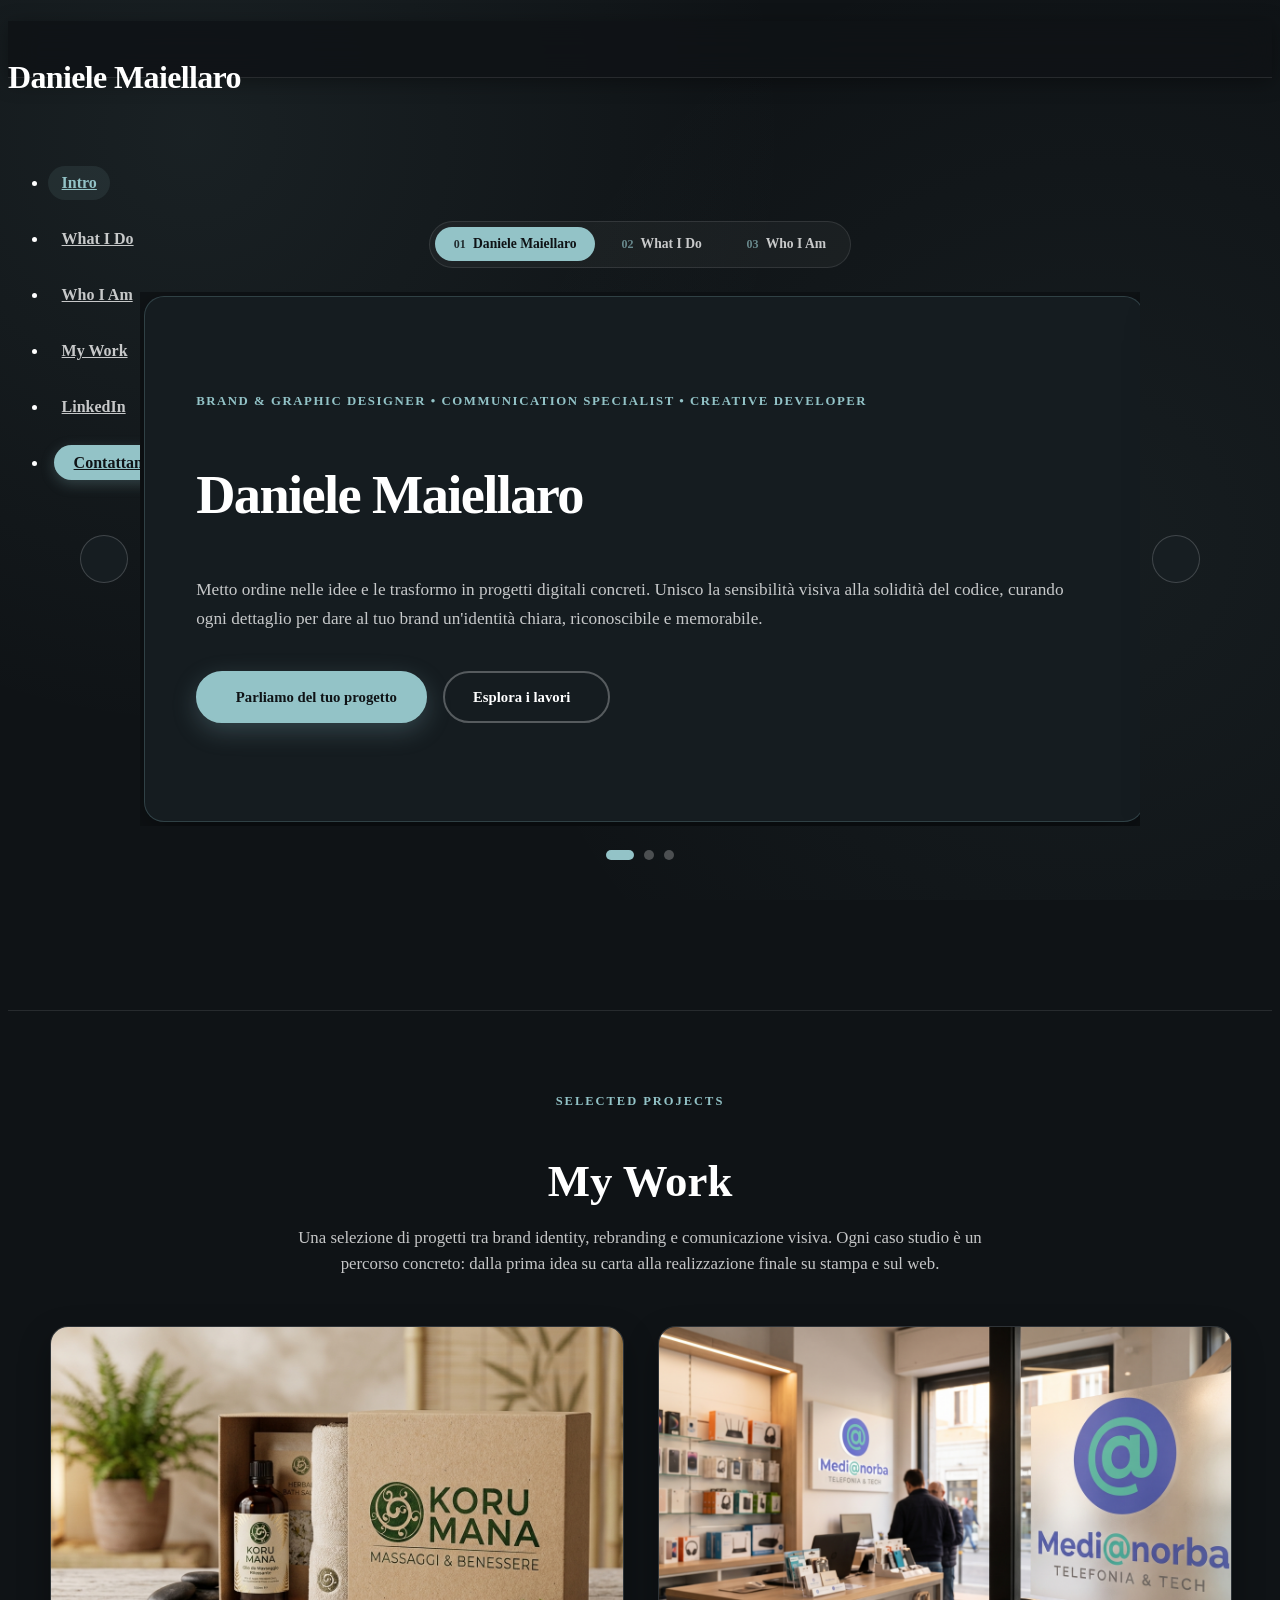
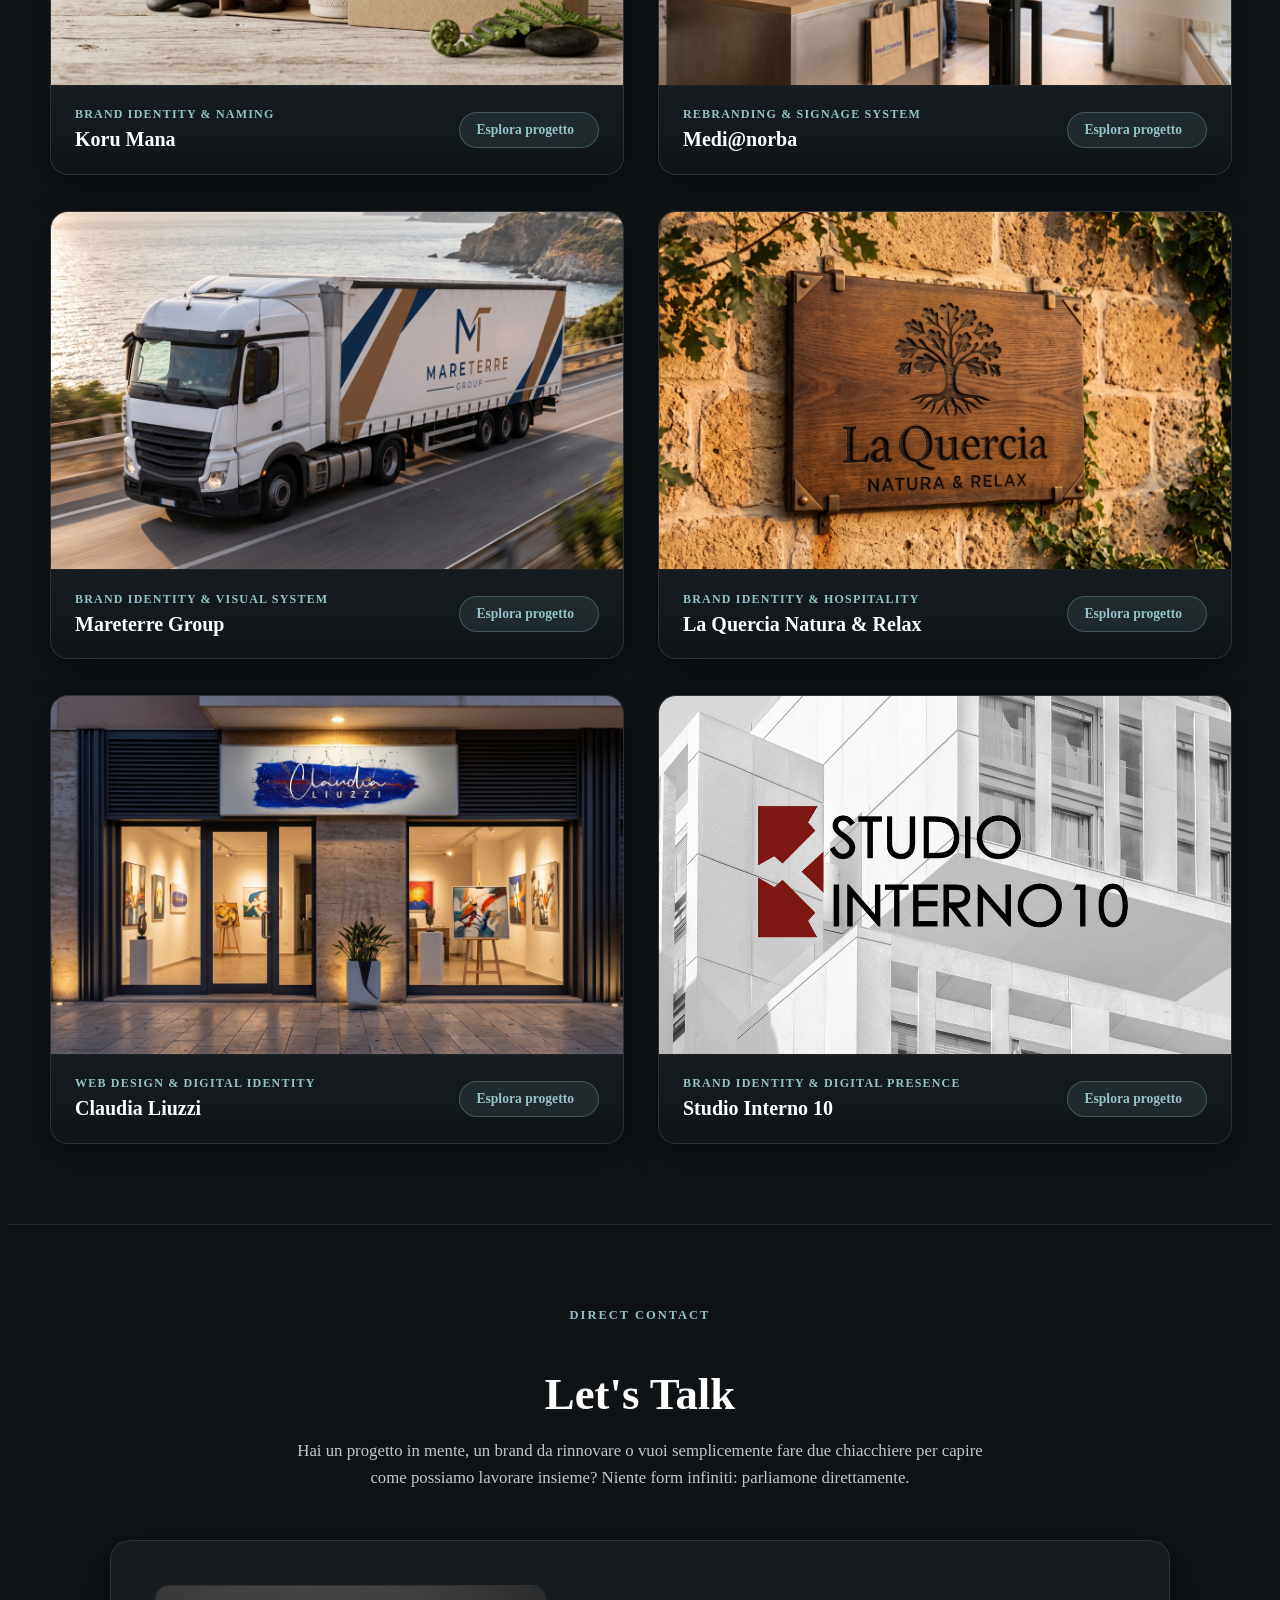
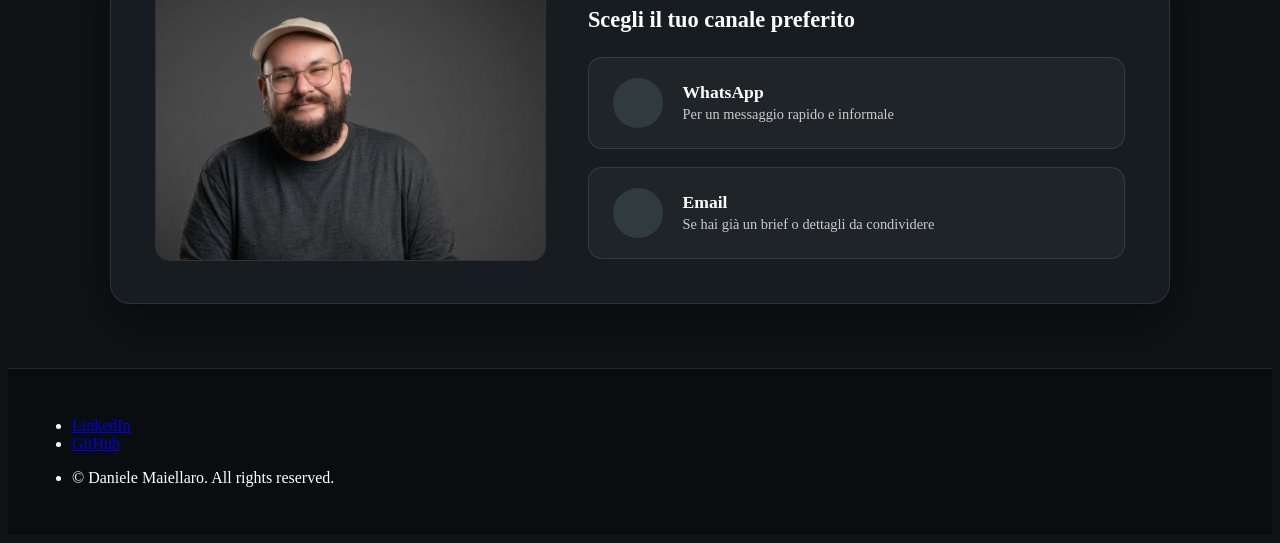
==== commit aaa7cfd7: "Add files via upload" ====
--- a/index.html
+++ b/index.html
@@ -1,357 +1,357 @@
-<!DOCTYPE HTML>
-<html lang="it">
-    <head>
-        <title>Daniele Maiellaro — Designer &amp; Developer</title>
-        <meta charset="utf-8" />
-        <meta name="viewport" content="width=device-width, initial-scale=1, user-scalable=no" />
-
-        <!-- Open Graph / LinkedIn & Facebook -->
-        <meta property="og:type" content="website" />
-        <meta property="og:url" content="https://vdanielem.github.io/" />
-        <meta property="og:title" content="Daniele Maiellaro — Brand &amp; Graphic Designer | Creative Developer" />
-        <meta property="og:description" content="Metto ordine nelle idee e le trasformo in progetti digitali concreti. Portfolio di branding, grafica e sviluppo web." />
-        <meta property="og:image" content="https://vdanielem.github.io/images/og-cover.jpg" />
-        <meta property="og:image:width" content="1200" />
-        <meta property="og:image:height" content="630" />
-
-        <!-- Twitter / X Card -->
-        <meta name="twitter:card" content="summary_large_image" />
-        <meta name="twitter:url" content="https://vdanielem.github.io/" />
-        <meta name="twitter:title" content="Daniele Maiellaro — Designer &amp; Developer" />
-        <meta name="twitter:description" content="Portfolio di branding, visual identity e sviluppo web." />
-        <meta name="twitter:image" content="https://vdanielem.github.io/images/og-cover.jpg" />
-
-        <link rel="stylesheet" href="assets/css/main.css" />
-        <noscript><link rel="stylesheet" href="assets/css/noscript.css" /></noscript>
-    </head>
-    <body class="is-preload">
-
-        <!-- Header Superiore Fisso -->
-        <header id="header">
-            <h1><a href="#hero-carousel" data-carousel-target="0">Daniele Maiellaro</a></h1>
-            <nav aria-label="Navigazione principale">
-                <ul>
-                    <li><a href="#intro" data-carousel-target="0" class="active-slide-link">Intro</a></li>
-                    <li><a href="#one" data-carousel-target="1">What I Do</a></li>
-                    <li><a href="#two" data-carousel-target="2">Who I Am</a></li>
-                    <li><a href="#work">My Work</a></li>
-                    <li><a href="https://www.linkedin.com/in/danielemaiellaro/" target="_blank" rel="noopener noreferrer">LinkedIn</a></li>
-                    <li><a href="#contact" class="nav-cta-btn">Contattami</a></li>
-                </ul>
-            </nav>
-        </header>
-
-        <!-- Hero Section: Carosello Orizzontale a 3 Tile (Intro / What I Do / Who I Am) -->
-        <section id="hero-carousel" class="main dark fullscreen hero-carousel-section">
-            <div class="carousel-container">
-
-                <!-- Indicatori / Pillole Superiori Sincronizzate -->
-                <div class="carousel-tabs" role="tablist" aria-label="Schede di presentazione">
-                    <button type="button" class="carousel-tab active" data-carousel-target="0" role="tab" aria-selected="true">
-                        <span class="tab-num">01</span> Daniele Maiellaro
-                    </button>
-                    <button type="button" class="carousel-tab" data-carousel-target="1" role="tab" aria-selected="false">
-                        <span class="tab-num">02</span> What I Do
-                    </button>
-                    <button type="button" class="carousel-tab" data-carousel-target="2" role="tab" aria-selected="false">
-                        <span class="tab-num">03</span> Who I Am
-                    </button>
-                </div>
-
-                <!-- Area Track + Frecce Laterali -->
-                <div class="carousel-viewport-wrapper">
-                    <button type="button" class="carousel-arrow prev" aria-label="Card precedente">
-                        <i class="icon solid fa-chevron-left"></i>
-                    </button>
-
-                    <div class="carousel-track" id="hero-track">
-
-                        <!-- Tile 1: Daniele Maiellaro -->
-                        <article id="intro" class="carousel-slide" data-slide-index="0">
-                            <div class="content hero-card">
-                                <span class="card-eyebrow">Brand &amp; Graphic Designer &bull; Communication Specialist &bull; Creative Developer</span>
-                                <header>
-                                    <h2>Daniele Maiellaro</h2>
-                                </header>
-                                <p>Metto ordine nelle idee e le trasformo in progetti digitali concreti. Unisco la sensibilit&agrave; visiva alla solidit&agrave; del codice, curando ogni dettaglio per dare al tuo brand un'identit&agrave; chiara, riconoscibile e memorabile.</p>
-                                <div class="hero-cta-group">
-                                    <a href="#contact" class="button hero-btn-primary">
-                                        <i class="icon solid fa-paper-plane"></i> Parliamo del tuo progetto
-                                    </a>
-                                    <a href="#work" class="button hero-btn-secondary">
-                                        Esplora i lavori <i class="icon solid fa-arrow-down"></i>
-                                    </a>
-                                </div>
-                            </div>
-                        </article>
-
-                        <!-- Tile 2: What I Do -->
-                        <article id="one" class="carousel-slide" data-slide-index="1">
-                            <div class="content hero-card">
-                                <span class="card-eyebrow">02 / Competenze &amp; Metodo</span>
-                                <header>
-                                    <h2>What I Do</h2>
-                                </header>
-                                <p>Aiuto professionisti e attivit&agrave; a dare un&rsquo;identit&agrave; visiva forte e a costruire presenze digitali che funzionano davvero.</p>
-                                <p>Non mi occupo solo di estetica: unisco la grafica, il branding e lo sviluppo web in un unico flusso coerente. Che si tratti di creare un marchio da zero, definire un'immagine coordinata o sviluppare un sito web solido e performante, il mio obiettivo &egrave; darti strumenti concreti che parlano di te e portano risultati.</p>
-                                <div class="hero-cta-group">
-                                    <a href="#contact" class="button hero-btn-primary">
-                                        <i class="icon solid fa-comments"></i> Richiedi una consulenza
-                                    </a>
-                                    <a href="#work" class="button hero-btn-secondary">
-                                        Vedi i casi studio <i class="icon solid fa-arrow-down"></i>
-                                    </a>
-                                </div>
-                            </div>
-                        </article>
-
-                        <!-- Tile 3: Who I Am -->
-                        <article id="two" class="carousel-slide" data-slide-index="2">
-                            <div class="content hero-card">
-                                <span class="card-eyebrow">03 / Approccio &amp; Valori</span>
-                                <header>
-                                    <h2>Who I Am</h2>
-                                </header>
-                                <p>Dietro a ogni progetto c'&egrave; una persona prima che un professionista. Sono fatto cos&igrave;: preciso, meticoloso e appassionato quando si tratta di creare e sviluppare, ma estremamente alla mano nella vita e nei rapporti di tutti i giorni. Mi piace lavorare sodo, parlare chiaro e confrontarmi senza filtri o formalit&agrave; inutili. Se cerchi competenza tecnica e rigore, ma anche un partner sincero e informale con cui costruire qualcosa di bello, ci siamo trovati.</p>
-                                <div class="hero-cta-group">
-                                    <a href="assets/docs/DanieleMaiellaroCV.pdf" target="_blank" rel="noopener" class="button hero-btn-primary">
-                                        <i class="icon solid fa-file-pdf"></i> Scarica il mio CV
-                                    </a>
-                                    <a href="#contact" class="button hero-btn-secondary">
-                                        Contattami ora <i class="icon solid fa-arrow-down"></i>
-                                    </a>
-                                </div>
-                            </div>
-                        </article>
-
-                    </div>
-
-                    <button type="button" class="carousel-arrow next" aria-label="Card successiva">
-                        <i class="icon solid fa-chevron-right"></i>
-                    </button>
-                </div>
-
-                <!-- Indicatori Dots Inferiori -->
-                <div class="carousel-dots" role="navigation" aria-label="Posizione slide">
-                    <button type="button" class="carousel-dot active" data-carousel-target="0" aria-label="Slide 1: Daniele Maiellaro"></button>
-                    <button type="button" class="carousel-dot" data-carousel-target="1" aria-label="Slide 2: What I Do"></button>
-                    <button type="button" class="carousel-dot" data-carousel-target="2" aria-label="Slide 3: Who I Am"></button>
-                </div>
-
-            </div>
-        </section>
-
-        <!-- Work: Griglia 2 Colonne Spaziate con Titolo, Categoria e Pulsante Sempre Visibili -->
-        <section id="work" class="main style3 primary">
-            <div class="content">
-                <header class="section-heading">
-                    <span class="section-kicker">Selected Projects</span>
-                    <h2>My Work</h2>
-                    <p>Una selezione di progetti tra brand identity, rebranding e comunicazione visiva. Ogni caso studio &egrave; un percorso concreto: dalla prima idea su carta alla realizzazione finale su stampa e sul web.</p>
-                </header>
-
-                <!-- Project Grid -->
-                <div class="gallery project-bento-grid">
-
-                    <article class="project-card from-left">
-                        <a href="projects/projectkorumana.html" class="project-card-link" data-poptrox="ignore">
-                            <div class="project-card-media">
-                                <img src="images/projects/korumana/hero.jpg" title="KORUMANA" alt="KORUMANA — Brand Identity" />
-                            </div>
-                            <div class="project-card-body">
-                                <div class="project-card-meta">
-                                    <span class="project-card-tag">Brand Identity &amp; Naming</span>
-                                    <h3>Koru Mana</h3>
-                                </div>
-                                <span class="project-card-cta">
-                                    Esplora progetto <i class="icon solid fa-arrow-right"></i>
-                                </span>
-                            </div>
-                        </a>
-                    </article>
-
-                    <article class="project-card from-right">
-                        <a href="projects/projectmedianorba.html" class="project-card-link" data-poptrox="ignore">
-                            <div class="project-card-media">
-                                <img src="images/projects/medianorba/hero.jpg" title="Medi@norba" alt="Medi@norba — Rebranding &amp; Visual System" />
-                            </div>
-                            <div class="project-card-body">
-                                <div class="project-card-meta">
-                                    <span class="project-card-tag">Rebranding &amp; Signage System</span>
-                                    <h3>Medi@norba</h3>
-                                </div>
-                                <span class="project-card-cta">
-                                    Esplora progetto <i class="icon solid fa-arrow-right"></i>
-                                </span>
-                            </div>
-                        </a>
-                    </article>
-
-                    <article class="project-card from-left">
-                        <a href="projects/projectmareterre.html" class="project-card-link" data-poptrox="ignore">
-                            <div class="project-card-media">
-                                <img src="images/projects/mareterre/hero.jpg" title="Mareterre" alt="Mareterre — Brand Identity" />
-                            </div>
-                            <div class="project-card-body">
-                                <div class="project-card-meta">
-                                    <span class="project-card-tag">Brand Identity &amp; Visual System</span>
-                                    <h3>Mareterre Group</h3>
-                                </div>
-                                <span class="project-card-cta">
-                                    Esplora progetto <i class="icon solid fa-arrow-right"></i>
-                                </span>
-                            </div>
-                        </a>
-                    </article>
-
-                    <article class="project-card from-right">
-                        <a href="projects/projectlaquercia.html" class="project-card-link" data-poptrox="ignore">
-                            <div class="project-card-media">
-                                <img src="images/projects/laquercia/hero.jpg" title="La Quercia Natura &amp; Relax" alt="La Quercia Natura &amp; Relax — Brand Identity" />
-                            </div>
-                            <div class="project-card-body">
-                                <div class="project-card-meta">
-                                    <span class="project-card-tag">Brand Identity &amp; Hospitality</span>
-                                    <h3>La Quercia Natura &amp; Relax</h3>
-                                </div>
-                                <span class="project-card-cta">
-                                    Esplora progetto <i class="icon solid fa-arrow-right"></i>
-                                </span>
-                            </div>
-                        </a>
-                    </article>
-
-                    <article class="project-card from-left">
-                        <a href="projects/projectclaudialiuzzi.html" class="project-card-link" data-poptrox="ignore">
-                            <div class="project-card-media">
-                                <img src="images/projects/claudialiuzzi/hero.jpg" title="Claudia Liuzzi" alt="Claudia Liuzzi — Web Design &amp; Brand Identity" />
-                            </div>
-                            <div class="project-card-body">
-                                <div class="project-card-meta">
-                                    <span class="project-card-tag">Web Design &amp; Digital Identity</span>
-                                    <h3>Claudia Liuzzi</h3>
-                                </div>
-                                <span class="project-card-cta">
-                                    Esplora progetto <i class="icon solid fa-arrow-right"></i>
-                                </span>
-                            </div>
-                        </a>
-                    </article>
-
-                    <article class="project-card from-right">
-                        <a href="projects/projectstudiointerno10.html" class="project-card-link" data-poptrox="ignore">
-                            <div class="project-card-media">
-                                <img src="images/projects/studiointerno10/hero.jpg" title="Studio Interno 10" alt="Studio Interno 10 — Web Design" />
-                            </div>
-                            <div class="project-card-body">
-                                <div class="project-card-meta">
-                                    <span class="project-card-tag">Brand Identity &amp; Digital Presence</span>
-                                    <h3>Studio Interno 10</h3>
-                                </div>
-                                <span class="project-card-cta">
-                                    Esplora progetto <i class="icon solid fa-arrow-right"></i>
-                                </span>
-                            </div>
-                        </a>
-                    </article>
-
-                </div>
-            </div>
-        </section>
-
-        <!-- Contact -->
-        <section id="contact" class="main style3 secondary">
-            <div class="content">
-                <header class="section-heading">
-                    <span class="section-kicker">Direct Contact</span>
-                    <h2>Let's Talk</h2>
-                    <p>Hai un progetto in mente, un brand da rinnovare o vuoi semplicemente fare due chiacchiere per capire come possiamo lavorare insieme? Niente form infiniti: parliamone direttamente.</p>
-                </header>
-
-                <div class="box contact-wrapper">
-                    <div class="grid-2-col">
-                        <!-- Colonna Sinistra: Foto Personale Casual / Autentica -->
-                        <div class="contact-image">
-                            <img src="images/ritratto.jpg" alt="Daniele Maiellaro" class="portrait-img" />
-                        </div>
-
-                        <!-- Colonna Destra: Canali di Contatto Diretti -->
-                        <div class="contact-details">
-                            <h3>Scegli il tuo canale preferito</h3>
-
-                            <ul class="contact-list">
-                                <li>
-                                    <a href="https://wa.me/393296858486" target="_blank" rel="noopener" class="contact-card whatsapp">
-                                        <i class="icon brands fa-whatsapp"></i>
-                                        <div>
-                                            <strong>WhatsApp</strong>
-                                            <span>Per un messaggio rapido e informale</span>
-                                        </div>
-                                    </a>
-                                </li>
-                                <li>
-                                    <a href="mailto:vdanielem@gmail.com" class="contact-card email">
-                                        <i class="icon solid fa-envelope"></i>
-                                        <div>
-                                            <strong>Email</strong>
-                                            <span>Se hai gi&agrave; un brief o dettagli da condividere</span>
-                                        </div>
-                                    </a>
-                                </li>
-                            </ul>
-                        </div>
-                    </div>
-                </div>
-            </div>
-        </section>
-
-        <!-- Footer -->
-        <footer id="footer">
-            <!-- Icons -->
-            <ul class="icons">
-                <li><a href="https://www.linkedin.com/in/danielemaiellaro/" target="_blank" rel="noopener noreferrer" class="icon brands fa-linkedin-in"><span class="label">LinkedIn</span></a></li>
-                <li><a href="https://github.com/vdanielem" target="_blank" rel="noopener noreferrer" class="icon brands fa-github"><span class="label">GitHub</span></a></li>
-            </ul>
-
-            <!-- Menu -->
-            <ul class="menu">
-                <li>&copy; Daniele Maiellaro. All rights reserved.</li>
-            </ul>
-        </footer>
-
-        <!-- Mobile Bottom Navigation Bar (Sempre visibile su smartphone e piccoli tablet) -->
-        <nav id="mobile-bottom-nav" aria-label="Navigazione rapida mobile">
-            <a href="#intro" data-carousel-target="0" class="mobile-nav-item active">
-                <i class="icon solid fa-user"></i>
-                <span>Intro</span>
-            </a>
-            <a href="#one" data-carousel-target="1" class="mobile-nav-item">
-                <i class="icon solid fa-layer-group"></i>
-                <span>What I Do</span>
-            </a>
-            <a href="#two" data-carousel-target="2" class="mobile-nav-item">
-                <i class="icon solid fa-id-badge"></i>
-                <span>Who I Am</span>
-            </a>
-            <a href="#work" class="mobile-nav-item">
-                <i class="icon solid fa-briefcase"></i>
-                <span>Lavori</span>
-            </a>
-            <a href="#contact" class="mobile-nav-item cta-highlight">
-                <i class="icon solid fa-paper-plane"></i>
-                <span>Contatti</span>
-            </a>
-        </nav>
-
-        <!-- Scripts -->
-        <script src="assets/js/jquery.min.js"></script>
-        <script src="assets/js/jquery.poptrox.min.js"></script>
-        <script src="assets/js/jquery.scrolly.min.js"></script>
-        <script src="assets/js/jquery.scrollex.min.js"></script>
-        <script src="assets/js/browser.min.js"></script>
-        <script src="assets/js/breakpoints.min.js"></script>
-        <script src="assets/js/util.js"></script>
-        <script src="assets/js/main.js"></script>
-
-    </body>
-</html>
+<!DOCTYPE HTML>
+<html lang="it">
+    <head>
+        <title>Daniele Maiellaro — Designer &amp; Developer</title>
+        <meta charset="utf-8" />
+        <meta name="viewport" content="width=device-width, initial-scale=1, user-scalable=no" />
+
+        <!-- Open Graph / LinkedIn & Facebook -->
+        <meta property="og:type" content="website" />
+        <meta property="og:url" content="https://vdanielem.github.io/" />
+        <meta property="og:title" content="Daniele Maiellaro — Brand &amp; Graphic Designer | Creative Developer" />
+        <meta property="og:description" content="Metto ordine nelle idee e le trasformo in progetti digitali concreti. Portfolio di branding, grafica e sviluppo web." />
+        <meta property="og:image" content="https://vdanielem.github.io/images/og-cover.jpg" />
+        <meta property="og:image:width" content="1200" />
+        <meta property="og:image:height" content="630" />
+
+        <!-- Twitter / X Card -->
+        <meta name="twitter:card" content="summary_large_image" />
+        <meta name="twitter:url" content="https://vdanielem.github.io/" />
+        <meta name="twitter:title" content="Daniele Maiellaro — Designer &amp; Developer" />
+        <meta name="twitter:description" content="Portfolio di branding, visual identity e sviluppo web." />
+        <meta name="twitter:image" content="https://vdanielem.github.io/images/og-cover.jpg" />
+
+        <link rel="stylesheet" href="assets/css/main.css" />
+        <noscript><link rel="stylesheet" href="assets/css/noscript.css" /></noscript>
+    </head>
+    <body class="is-preload">
+
+        <!-- Header Superiore Fisso -->
+        <header id="header">
+            <h1><a href="#hero-carousel" data-carousel-target="0">Daniele Maiellaro</a></h1>
+            <nav aria-label="Navigazione principale">
+                <ul>
+                    <li><a href="#intro" data-carousel-target="0" class="active-slide-link">Intro</a></li>
+                    <li><a href="#one" data-carousel-target="1">What I Do</a></li>
+                    <li><a href="#two" data-carousel-target="2">Who I Am</a></li>
+                    <li><a href="#work">My Work</a></li>
+                    <li><a href="https://www.linkedin.com/in/danielemaiellaro/" target="_blank" rel="noopener noreferrer">LinkedIn</a></li>
+                    <li><a href="#contact" class="nav-cta-btn">Contattami</a></li>
+                </ul>
+            </nav>
+        </header>
+
+        <!-- Hero Section: Carosello Orizzontale a 3 Tile (Intro / What I Do / Who I Am) -->
+        <section id="hero-carousel" class="main dark fullscreen hero-carousel-section">
+            <div class="carousel-container">
+
+                <!-- Indicatori / Pillole Superiori Sincronizzate -->
+                <div class="carousel-tabs" role="tablist" aria-label="Schede di presentazione">
+                    <button type="button" class="carousel-tab active" data-carousel-target="0" role="tab" aria-selected="true">
+                        <span class="tab-num">01</span> Daniele Maiellaro
+                    </button>
+                    <button type="button" class="carousel-tab" data-carousel-target="1" role="tab" aria-selected="false">
+                        <span class="tab-num">02</span> What I Do
+                    </button>
+                    <button type="button" class="carousel-tab" data-carousel-target="2" role="tab" aria-selected="false">
+                        <span class="tab-num">03</span> Who I Am
+                    </button>
+                </div>
+
+                <!-- Area Track + Frecce Laterali -->
+                <div class="carousel-viewport-wrapper">
+                    <button type="button" class="carousel-arrow prev" aria-label="Card precedente">
+                        <i class="icon solid fa-chevron-left"></i>
+                    </button>
+
+                    <div class="carousel-track" id="hero-track">
+
+                        <!-- Tile 1: Daniele Maiellaro -->
+                        <article id="intro" class="carousel-slide" data-slide-index="0">
+                            <div class="content hero-card">
+                                <span class="card-eyebrow">Brand &amp; Graphic Designer &bull; Communication Specialist &bull; Creative Developer</span>
+                                <header>
+                                    <h2>Daniele Maiellaro</h2>
+                                </header>
+                                <p>Metto ordine nelle idee e le trasformo in progetti digitali concreti. Unisco la sensibilit&agrave; visiva alla solidit&agrave; del codice, curando ogni dettaglio per dare al tuo brand un'identit&agrave; chiara, riconoscibile e memorabile.</p>
+                                <div class="hero-cta-group">
+                                    <a href="#contact" class="button hero-btn-primary">
+                                        <i class="icon solid fa-paper-plane"></i> Parliamo del tuo progetto
+                                    </a>
+                                    <a href="#work" class="button hero-btn-secondary">
+                                        Esplora i lavori <i class="icon solid fa-arrow-down"></i>
+                                    </a>
+                                </div>
+                            </div>
+                        </article>
+
+                        <!-- Tile 2: What I Do -->
+                        <article id="one" class="carousel-slide" data-slide-index="1">
+                            <div class="content hero-card">
+                                <span class="card-eyebrow">02 / Competenze &amp; Metodo</span>
+                                <header>
+                                    <h2>What I Do</h2>
+                                </header>
+                                <p>Aiuto professionisti e attivit&agrave; a dare un&rsquo;identit&agrave; visiva forte e a costruire presenze digitali che funzionano davvero.</p>
+                                <p>Non mi occupo solo di estetica: unisco la grafica, il branding e lo sviluppo web in un unico flusso coerente. Che si tratti di creare un marchio da zero, definire un'immagine coordinata o sviluppare un sito web solido e performante, il mio obiettivo &egrave; darti strumenti concreti che parlano di te e portano risultati.</p>
+                                <div class="hero-cta-group">
+                                    <a href="#contact" class="button hero-btn-primary">
+                                        <i class="icon solid fa-comments"></i> Richiedi una consulenza
+                                    </a>
+                                    <a href="#work" class="button hero-btn-secondary">
+                                        Vedi i casi studio <i class="icon solid fa-arrow-down"></i>
+                                    </a>
+                                </div>
+                            </div>
+                        </article>
+
+                        <!-- Tile 3: Who I Am -->
+                        <article id="two" class="carousel-slide" data-slide-index="2">
+                            <div class="content hero-card">
+                                <span class="card-eyebrow">03 / Approccio &amp; Valori</span>
+                                <header>
+                                    <h2>Who I Am</h2>
+                                </header>
+                                <p>Dietro a ogni progetto c'&egrave; una persona prima che un professionista. Sono fatto cos&igrave;: preciso, meticoloso e appassionato quando si tratta di creare e sviluppare, ma estremamente alla mano nella vita e nei rapporti di tutti i giorni. Mi piace lavorare sodo, parlare chiaro e confrontarmi senza filtri o formalit&agrave; inutili. Se cerchi competenza tecnica e rigore, ma anche un partner sincero e informale con cui costruire qualcosa di bello, ci siamo trovati.</p>
+                                <div class="hero-cta-group">
+                                    <a href="assets/docs/DanieleMaiellaroCV.pdf" target="_blank" rel="noopener" class="button hero-btn-primary">
+                                        <i class="icon solid fa-file-pdf"></i> Scarica il mio CV
+                                    </a>
+                                    <a href="#contact" class="button hero-btn-secondary">
+                                        Contattami ora <i class="icon solid fa-arrow-down"></i>
+                                    </a>
+                                </div>
+                            </div>
+                        </article>
+
+                    </div>
+
+                    <button type="button" class="carousel-arrow next" aria-label="Card successiva">
+                        <i class="icon solid fa-chevron-right"></i>
+                    </button>
+                </div>
+
+                <!-- Indicatori Dots Inferiori -->
+                <div class="carousel-dots" role="navigation" aria-label="Posizione slide">
+                    <button type="button" class="carousel-dot active" data-carousel-target="0" aria-label="Slide 1: Daniele Maiellaro"></button>
+                    <button type="button" class="carousel-dot" data-carousel-target="1" aria-label="Slide 2: What I Do"></button>
+                    <button type="button" class="carousel-dot" data-carousel-target="2" aria-label="Slide 3: Who I Am"></button>
+                </div>
+
+            </div>
+        </section>
+
+        <!-- Work: Griglia 2 Colonne Spaziate con Titolo, Categoria e Pulsante Sempre Visibili -->
+        <section id="work" class="main style3 primary">
+            <div class="content">
+                <header class="section-heading">
+                    <span class="section-kicker">Selected Projects</span>
+                    <h2>My Work</h2>
+                    <p>Una selezione di progetti tra brand identity, rebranding e comunicazione visiva. Ogni caso studio &egrave; un percorso concreto: dalla prima idea su carta alla realizzazione finale su stampa e sul web.</p>
+                </header>
+
+                <!-- Project Grid -->
+                <div class="gallery project-bento-grid">
+
+                    <article class="project-card from-left">
+                        <a href="projects/projectkorumana.html" class="project-card-link" data-poptrox="ignore">
+                            <div class="project-card-media">
+                                <img src="images/projects/korumana/hero.jpg" title="KORUMANA" alt="KORUMANA — Brand Identity" />
+                            </div>
+                            <div class="project-card-body">
+                                <div class="project-card-meta">
+                                    <span class="project-card-tag">Brand Identity &amp; Naming</span>
+                                    <h3>Koru Mana</h3>
+                                </div>
+                                <span class="project-card-cta">
+                                    Esplora progetto <i class="icon solid fa-arrow-right"></i>
+                                </span>
+                            </div>
+                        </a>
+                    </article>
+
+                    <article class="project-card from-right">
+                        <a href="projects/projectmedianorba.html" class="project-card-link" data-poptrox="ignore">
+                            <div class="project-card-media">
+                                <img src="images/projects/medianorba/hero.jpg" title="Medi@norba" alt="Medi@norba — Rebranding &amp; Visual System" />
+                            </div>
+                            <div class="project-card-body">
+                                <div class="project-card-meta">
+                                    <span class="project-card-tag">Rebranding &amp; Signage System</span>
+                                    <h3>Medi@norba</h3>
+                                </div>
+                                <span class="project-card-cta">
+                                    Esplora progetto <i class="icon solid fa-arrow-right"></i>
+                                </span>
+                            </div>
+                        </a>
+                    </article>
+
+                    <article class="project-card from-left">
+                        <a href="projects/projectmareterre.html" class="project-card-link" data-poptrox="ignore">
+                            <div class="project-card-media">
+                                <img src="images/projects/mareterre/hero.jpg" title="Mareterre" alt="Mareterre — Brand Identity" />
+                            </div>
+                            <div class="project-card-body">
+                                <div class="project-card-meta">
+                                    <span class="project-card-tag">Brand Identity &amp; Visual System</span>
+                                    <h3>Mareterre Group</h3>
+                                </div>
+                                <span class="project-card-cta">
+                                    Esplora progetto <i class="icon solid fa-arrow-right"></i>
+                                </span>
+                            </div>
+                        </a>
+                    </article>
+
+                    <article class="project-card from-right">
+                        <a href="projects/projectlaquercia.html" class="project-card-link" data-poptrox="ignore">
+                            <div class="project-card-media">
+                                <img src="images/projects/laquercia/hero.jpg" title="La Quercia Natura &amp; Relax" alt="La Quercia Natura &amp; Relax — Brand Identity" />
+                            </div>
+                            <div class="project-card-body">
+                                <div class="project-card-meta">
+                                    <span class="project-card-tag">Brand Identity &amp; Hospitality</span>
+                                    <h3>La Quercia Natura &amp; Relax</h3>
+                                </div>
+                                <span class="project-card-cta">
+                                    Esplora progetto <i class="icon solid fa-arrow-right"></i>
+                                </span>
+                            </div>
+                        </a>
+                    </article>
+
+                    <article class="project-card from-left">
+                        <a href="projects/projectclaudialiuzzi.html" class="project-card-link" data-poptrox="ignore">
+                            <div class="project-card-media">
+                                <img src="images/projects/claudialiuzzi/hero.jpg" title="Claudia Liuzzi" alt="Claudia Liuzzi — Web Design &amp; Brand Identity" />
+                            </div>
+                            <div class="project-card-body">
+                                <div class="project-card-meta">
+                                    <span class="project-card-tag">Web Design &amp; Digital Identity</span>
+                                    <h3>Claudia Liuzzi</h3>
+                                </div>
+                                <span class="project-card-cta">
+                                    Esplora progetto <i class="icon solid fa-arrow-right"></i>
+                                </span>
+                            </div>
+                        </a>
+                    </article>
+
+                    <article class="project-card from-right">
+                        <a href="projects/projectstudiointerno10.html" class="project-card-link" data-poptrox="ignore">
+                            <div class="project-card-media">
+                                <img src="images/projects/studiointerno10/hero.jpg" title="Studio Interno 10" alt="Studio Interno 10 — Web Design" />
+                            </div>
+                            <div class="project-card-body">
+                                <div class="project-card-meta">
+                                    <span class="project-card-tag">Brand Identity &amp; Digital Presence</span>
+                                    <h3>Studio Interno 10</h3>
+                                </div>
+                                <span class="project-card-cta">
+                                    Esplora progetto <i class="icon solid fa-arrow-right"></i>
+                                </span>
+                            </div>
+                        </a>
+                    </article>
+
+                </div>
+            </div>
+        </section>
+
+        <!-- Contact -->
+        <section id="contact" class="main style3 secondary">
+            <div class="content">
+                <header class="section-heading">
+                    <span class="section-kicker">Direct Contact</span>
+                    <h2>Let's Talk</h2>
+                    <p>Hai un progetto in mente, un brand da rinnovare o vuoi semplicemente fare due chiacchiere per capire come possiamo lavorare insieme? Niente form infiniti: parliamone direttamente.</p>
+                </header>
+
+                <div class="box contact-wrapper">
+                    <div class="grid-2-col">
+                        <!-- Colonna Sinistra: Foto Personale Casual / Autentica -->
+                        <div class="contact-image">
+                            <img src="images/ritratto.jpg" alt="Daniele Maiellaro" class="portrait-img" />
+                        </div>
+
+                        <!-- Colonna Destra: Canali di Contatto Diretti -->
+                        <div class="contact-details">
+                            <h3>Scegli il tuo canale preferito</h3>
+
+                            <ul class="contact-list">
+                                <li>
+                                    <a href="https://wa.me/393296858486" target="_blank" rel="noopener" class="contact-card whatsapp">
+                                        <i class="icon brands fa-whatsapp"></i>
+                                        <div>
+                                            <strong>WhatsApp</strong>
+                                            <span>Per un messaggio rapido e informale</span>
+                                        </div>
+                                    </a>
+                                </li>
+                                <li>
+                                    <a href="mailto:vdanielem@gmail.com" class="contact-card email">
+                                        <i class="icon solid fa-envelope"></i>
+                                        <div>
+                                            <strong>Email</strong>
+                                            <span>Se hai gi&agrave; un brief o dettagli da condividere</span>
+                                        </div>
+                                    </a>
+                                </li>
+                            </ul>
+                        </div>
+                    </div>
+                </div>
+            </div>
+        </section>
+
+        <!-- Footer -->
+        <footer id="footer">
+            <!-- Icons -->
+            <ul class="icons">
+                <li><a href="https://www.linkedin.com/in/danielemaiellaro/" target="_blank" rel="noopener noreferrer" class="icon brands fa-linkedin-in"><span class="label">LinkedIn</span></a></li>
+                <li><a href="https://github.com/vdanielem" target="_blank" rel="noopener noreferrer" class="icon brands fa-github"><span class="label">GitHub</span></a></li>
+            </ul>
+
+            <!-- Menu -->
+            <ul class="menu">
+                <li>&copy; Daniele Maiellaro. All rights reserved.</li>
+            </ul>
+        </footer>
+
+        <!-- Mobile Bottom Navigation Bar (Sempre visibile su smartphone e piccoli tablet) -->
+        <nav id="mobile-bottom-nav" aria-label="Navigazione rapida mobile">
+            <a href="#intro" data-carousel-target="0" class="mobile-nav-item active">
+                <i class="icon solid fa-user"></i>
+                <span>Intro</span>
+            </a>
+            <a href="#one" data-carousel-target="1" class="mobile-nav-item">
+                <i class="icon solid fa-layer-group"></i>
+                <span>What I Do</span>
+            </a>
+            <a href="#two" data-carousel-target="2" class="mobile-nav-item">
+                <i class="icon solid fa-id-badge"></i>
+                <span>Who I Am</span>
+            </a>
+            <a href="#work" class="mobile-nav-item">
+                <i class="icon solid fa-briefcase"></i>
+                <span>Lavori</span>
+            </a>
+            <a href="#contact" class="mobile-nav-item cta-highlight">
+                <i class="icon solid fa-paper-plane"></i>
+                <span>Contatti</span>
+            </a>
+        </nav>
+
+        <!-- Scripts -->
+        <script src="assets/js/jquery.min.js"></script>
+        <script src="assets/js/jquery.poptrox.min.js"></script>
+        <script src="assets/js/jquery.scrolly.min.js"></script>
+        <script src="assets/js/jquery.scrollex.min.js"></script>
+        <script src="assets/js/browser.min.js"></script>
+        <script src="assets/js/breakpoints.min.js"></script>
+        <script src="assets/js/util.js"></script>
+        <script src="assets/js/main.js"></script>
+
+    </body>
+</html>
--- a/assets/css/main.css
+++ b/assets/css/main.css
@@ -0,0 +1,812 @@
+/* ==========================================================================
+   RESTYLING COMPLETO DARK STUDIO, CAROSELLO HERO, BENTO GRID & MOBILE BAR
+   ========================================================================== */
+
+:root {
+    --bg-dark-studio: #0f1316;
+    --bg-dark-elevated: #161c20;
+    --bg-card-glass: rgba(24, 31, 36, 0.78);
+    --border-subtle: rgba(255, 255, 255, 0.1);
+    --border-accent: rgba(147, 195, 199, 0.55);
+    --accent-teal: #93c3c7;
+    --accent-teal-hover: #abd4d7;
+    --text-primary: #ffffff;
+    --text-secondary: rgba(255, 255, 255, 0.76);
+    --text-muted: rgba(255, 255, 255, 0.52);
+}
+
+/* 1. Sfondo Dark Studio Monolitico & Pulito (Rimozione immagini multiple) */
+body,
+#intro,
+#one,
+#two,
+.main.style3.primary,
+.main.style3.secondary {
+    background-color: var(--bg-dark-studio) !important;
+    background-image: none !important;
+    color: var(--text-primary);
+}
+
+body {
+    background:
+        radial-gradient(circle at 15% 15%, rgba(147, 195, 199, 0.08) 0%, transparent 45%),
+        radial-gradient(circle at 85% 60%, rgba(147, 195, 199, 0.06) 0%, transparent 50%),
+        var(--bg-dark-studio) !important;
+    background-attachment: fixed !important;
+}
+
+/* 2. Header Fisso con CTA in Evidenza */
+#header {
+    background: rgba(15, 19, 22, 0.88) !important;
+    backdrop-filter: blur(14px);
+    -webkit-backdrop-filter: blur(14px);
+    border-bottom: 1px solid var(--border-subtle);
+    height: 3.5em;
+    line-height: 3.5em;
+    box-shadow: 0 4px 20px rgba(0, 0, 0, 0.35);
+}
+
+#header h1 {
+    height: 3.5em;
+    line-height: 3.5em;
+    left: 1.5em;
+}
+
+#header h1 a {
+    color: var(--text-primary);
+    text-decoration: none;
+    font-weight: 900;
+    letter-spacing: -0.02em;
+}
+
+#header nav {
+    height: 3.5em;
+    line-height: 3.5em;
+    right: 1.25em;
+}
+
+#header nav ul li a {
+    height: auto;
+    line-height: 1;
+    padding: 0.55em 0.85em;
+    border-radius: 2em;
+    font-weight: 600;
+    color: var(--text-secondary);
+    transition: all 0.25s ease;
+    display: inline-block;
+}
+
+#header nav ul li a:hover,
+#header nav ul li a.active-slide-link {
+    color: var(--accent-teal);
+    background: rgba(147, 195, 199, 0.1);
+}
+
+#header nav ul li a.nav-cta-btn {
+    background: var(--accent-teal);
+    color: #0f1316 !important;
+    font-weight: 700;
+    padding: 0.6em 1.25em;
+    margin-left: 0.35em;
+    box-shadow: 0 4px 14px rgba(147, 195, 199, 0.25);
+}
+
+#header nav ul li a.nav-cta-btn:hover {
+    background: var(--accent-teal-hover);
+    transform: translateY(-1px);
+}
+
+/* 3. Hero Section — Carosello Orizzontale a 3 Tile (Opzione A) */
+#hero-carousel.hero-carousel-section {
+    min-height: calc(100vh - 3.5em);
+    height: auto !important;
+    display: flex;
+    align-items: center;
+    justify-content: center;
+    padding: 2.5rem 1.5rem 3rem 1.5rem;
+    position: relative;
+    overflow: hidden;
+}
+
+.carousel-container {
+    width: 100%;
+    max-width: 1120px;
+    margin: 0 auto;
+    display: flex;
+    flex-direction: column;
+    align-items: center;
+    gap: 1.5rem;
+}
+
+/* Tab Superiori del Carosello */
+.carousel-tabs {
+    display: inline-flex;
+    flex-wrap: wrap;
+    justify-content: center;
+    gap: 0.5rem;
+    background: rgba(255, 255, 255, 0.04);
+    border: 1px solid var(--border-subtle);
+    padding: 0.35rem;
+    border-radius: 3rem;
+}
+
+.carousel-tab {
+    appearance: none;
+    -webkit-appearance: none;
+    background: transparent;
+    border: none;
+    color: var(--text-secondary);
+    font-family: inherit;
+    font-size: 0.85rem;
+    font-weight: 600;
+    padding: 0.55rem 1.15rem;
+    border-radius: 2rem;
+    cursor: pointer;
+    transition: all 0.25s ease;
+    display: inline-flex;
+    align-items: center;
+    gap: 0.45rem;
+}
+
+.carousel-tab .tab-num {
+    font-size: 0.75rem;
+    opacity: 0.65;
+    color: var(--accent-teal);
+}
+
+.carousel-tab:hover {
+    color: var(--text-primary);
+}
+
+.carousel-tab.active {
+    background: var(--accent-teal);
+    color: #0f1316;
+    font-weight: 700;
+}
+
+.carousel-tab.active .tab-num {
+    color: #0f1316;
+    opacity: 0.85;
+}
+
+/* Wrapper Viewport + Frecce */
+.carousel-viewport-wrapper {
+    position: relative;
+    width: 100%;
+    display: flex;
+    align-items: center;
+}
+
+.carousel-track {
+    display: flex;
+    width: 100%;
+    overflow-x: auto;
+    scroll-snap-type: x mandatory;
+    scroll-behavior: smooth;
+    -webkit-overflow-scrolling: touch;
+    scrollbar-width: none;
+    -ms-overflow-style: none;
+    gap: 1.5rem;
+}
+
+.carousel-track::-webkit-scrollbar {
+    display: none;
+}
+
+.carousel-slide {
+    flex: 0 0 100%;
+    width: 100%;
+    scroll-snap-align: center;
+    display: flex;
+    justify-content: center;
+    align-items: stretch;
+    padding: 0.25rem;
+}
+
+.hero-card {
+    width: 100%;
+    max-width: 900px;
+    margin: 0 auto;
+    background: var(--bg-card-glass) !important;
+    backdrop-filter: blur(16px);
+    -webkit-backdrop-filter: blur(16px);
+    border: 1px solid rgba(147, 195, 199, 0.22) !important;
+    border-radius: 20px !important;
+    padding: clamp(1.75rem, 4vw, 3.5rem) !important;
+    box-shadow: 0 20px 50px rgba(0, 0, 0, 0.45) !important;
+    text-align: left;
+    display: flex;
+    flex-direction: column;
+    justify-content: center;
+}
+
+.card-eyebrow {
+    display: inline-block;
+    font-size: 0.8rem;
+    font-weight: 700;
+    text-transform: uppercase;
+    letter-spacing: 0.12em;
+    color: var(--accent-teal);
+    margin-bottom: 0.75rem;
+}
+
+.hero-card header h2 {
+    font-size: clamp(2rem, 4.5vw, 3.4rem) !important;
+    line-height: 1.1 !important;
+    margin-bottom: 0.6em !important;
+    color: var(--text-primary) !important;
+    letter-spacing: -0.03em;
+}
+
+.hero-card p {
+    font-size: clamp(1rem, 1.35vw, 1.18rem);
+    line-height: 1.65;
+    color: var(--text-secondary);
+    margin-bottom: 1.15rem;
+}
+
+/* Pulsanti CTA nella Hero Card */
+.hero-cta-group {
+    display: flex;
+    flex-wrap: wrap;
+    align-items: center;
+    gap: 1rem;
+    margin-top: 1.25rem;
+}
+
+.hero-btn-primary,
+.hero-btn-secondary {
+    display: inline-flex !important;
+    align-items: center;
+    justify-content: center;
+    gap: 0.6rem;
+    height: auto !important;
+    line-height: 1.2 !important;
+    padding: 0.95rem 1.75rem !important;
+    border-radius: 3rem !important;
+    font-size: 0.92rem !important;
+    font-weight: 700 !important;
+    text-decoration: none;
+    transition: all 0.25s ease !important;
+    cursor: pointer;
+}
+
+.hero-btn-primary {
+    background: var(--accent-teal) !important;
+    color: #0f1316 !important;
+    border: 2px solid var(--accent-teal) !important;
+    box-shadow: 0 8px 24px rgba(147, 195, 199, 0.25);
+}
+
+.hero-btn-primary:hover {
+    background: var(--accent-teal-hover) !important;
+    border-color: var(--accent-teal-hover) !important;
+    transform: translateY(-2px);
+    box-shadow: 0 12px 28px rgba(147, 195, 199, 0.35);
+}
+
+.hero-btn-secondary {
+    background: transparent !important;
+    color: var(--text-primary) !important;
+    border: 2px solid rgba(255, 255, 255, 0.28) !important;
+}
+
+.hero-btn-secondary:hover {
+    border-color: var(--accent-teal) !important;
+    color: var(--accent-teal) !important;
+    transform: translateY(-2px);
+}
+
+/* Frecce Laterali Carosello */
+.carousel-arrow {
+    appearance: none;
+    -webkit-appearance: none;
+    width: 3rem;
+    height: 3rem;
+    min-width: 3rem;
+    border-radius: 50%;
+    background: rgba(24, 31, 36, 0.85);
+    border: 1px solid rgba(255, 255, 255, 0.18);
+    color: var(--text-primary);
+    display: inline-flex;
+    align-items: center;
+    justify-content: center;
+    cursor: pointer;
+    transition: all 0.25s ease;
+    z-index: 5;
+}
+
+.carousel-arrow:hover {
+    background: var(--accent-teal);
+    color: #0f1316;
+    border-color: var(--accent-teal);
+    transform: scale(1.06);
+}
+
+.carousel-arrow.prev {
+    margin-right: 0.75rem;
+}
+
+.carousel-arrow.next {
+    margin-left: 0.75rem;
+}
+
+/* Dots Inferiori */
+.carousel-dots {
+    display: flex;
+    align-items: center;
+    justify-content: center;
+    gap: 0.6rem;
+}
+
+.carousel-dot {
+    appearance: none;
+    -webkit-appearance: none;
+    width: 10px;
+    height: 10px;
+    border-radius: 999px;
+    background: rgba(255, 255, 255, 0.25);
+    border: none;
+    padding: 0;
+    cursor: pointer;
+    transition: all 0.3s ease;
+}
+
+.carousel-dot.active {
+    width: 28px;
+    background: var(--accent-teal);
+}
+
+/* 4. Intestazioni di Sezione (#work & #contact) */
+.section-heading {
+    max-width: 720px;
+    margin: 0 auto 3rem auto !important;
+    text-align: center;
+}
+
+.section-kicker {
+    display: inline-block;
+    font-size: 0.78rem;
+    font-weight: 700;
+    text-transform: uppercase;
+    letter-spacing: 0.16em;
+    color: var(--accent-teal);
+    margin-bottom: 0.5rem;
+}
+
+.section-heading h2 {
+    font-size: clamp(2rem, 3.5vw, 2.85rem);
+    margin-bottom: 0.4em;
+}
+
+.section-heading p {
+    color: var(--text-secondary);
+    font-size: 1.05rem;
+    line-height: 1.6;
+}
+
+/* 5. Restyling Sezione "My Work" — Griglia 2 Colonne Spaziata & Affordance Permanente */
+#work.main.style3 {
+    padding: 5rem 1.5rem;
+    border-top: 1px solid var(--border-subtle);
+}
+
+#work .content {
+    max-width: 1180px;
+    width: 100%;
+    margin: 0 auto;
+}
+
+.gallery.project-bento-grid {
+    display: grid !important;
+    grid-template-columns: repeat(2, 1fr);
+    gap: 2.25rem;
+    width: 100% !important;
+    max-width: 100% !important;
+    margin: 0 auto;
+}
+
+.gallery.project-bento-grid article.project-card {
+    width: 100% !important;
+    background: var(--bg-dark-elevated);
+    border: 1px solid var(--border-subtle);
+    border-radius: 18px;
+    overflow: hidden;
+    transition: transform 0.35s ease, border-color 0.35s ease, box-shadow 0.35s ease !important;
+    box-shadow: 0 12px 32px rgba(0, 0, 0, 0.3);
+}
+
+.gallery.project-bento-grid article.project-card:hover {
+    transform: translateY(-6px) !important;
+    border-color: var(--border-accent);
+    box-shadow: 0 18px 42px rgba(0, 0, 0, 0.5), 0 0 24px rgba(147, 195, 199, 0.14);
+}
+
+.project-card-link {
+    display: flex !important;
+    flex-direction: column;
+    height: 100%;
+    text-decoration: none !important;
+    color: inherit !important;
+}
+
+.project-card-media {
+    position: relative;
+    width: 100%;
+    aspect-ratio: 16 / 10;
+    overflow: hidden;
+    background: #0b0e10;
+}
+
+.project-card-media img {
+    width: 100%;
+    height: 100%;
+    object-fit: cover;
+    display: block;
+    transition: transform 0.5s cubic-bezier(0.22, 1, 0.36, 1), filter 0.35s ease;
+}
+
+.project-card:hover .project-card-media img {
+    transform: scale(1.05);
+    filter: brightness(1.05);
+}
+
+.project-card-body {
+    padding: 1.35rem 1.5rem;
+    display: flex;
+    align-items: center;
+    justify-content: space-between;
+    gap: 1rem;
+    background: linear-gradient(180deg, rgba(22, 28, 32, 0.95) 0%, rgba(16, 21, 24, 1) 100%);
+    border-top: 1px solid rgba(255, 255, 255, 0.06);
+}
+
+.project-card-meta {
+    text-align: left;
+}
+
+.project-card-tag {
+    display: block;
+    font-size: 0.75rem;
+    font-weight: 700;
+    text-transform: uppercase;
+    letter-spacing: 0.1em;
+    color: var(--accent-teal);
+    margin-bottom: 0.3rem;
+}
+
+.project-card-meta h3 {
+    font-size: 1.25rem;
+    font-weight: 700;
+    color: var(--text-primary);
+    margin: 0;
+    line-height: 1.25;
+}
+
+.project-card-cta {
+    display: inline-flex;
+    align-items: center;
+    gap: 0.5rem;
+    font-size: 0.85rem;
+    font-weight: 700;
+    color: var(--accent-teal);
+    background: rgba(147, 195, 199, 0.1);
+    border: 1px solid rgba(147, 195, 199, 0.3);
+    padding: 0.55rem 1rem;
+    border-radius: 2rem;
+    white-space: nowrap;
+    transition: all 0.25s ease;
+}
+
+.project-card:hover .project-card-cta {
+    background: var(--accent-teal);
+    color: #0f1316;
+    border-color: var(--accent-teal);
+}
+
+.project-card-cta i.icon {
+    transition: transform 0.25s ease;
+}
+
+.project-card:hover .project-card-cta i.icon {
+    transform: translateX(3px);
+}
+
+/* 6. Sezione Contatti Coerente con Dark Studio */
+#contact.main.style3 {
+    padding: 5rem 1.5rem 4rem 1.5rem;
+    border-top: 1px solid var(--border-subtle);
+}
+
+#contact .content {
+    max-width: 1060px;
+    width: 100%;
+    margin: 0 auto;
+}
+
+#contact .box.contact-wrapper {
+    background: var(--bg-dark-elevated);
+    border: 1px solid var(--border-subtle);
+    border-radius: 20px !important;
+    padding: 2.75rem;
+    color: var(--text-primary);
+    box-shadow: 0 20px 50px rgba(0, 0, 0, 0.4);
+    overflow: hidden;
+}
+
+#contact .grid-2-col {
+    display: flex;
+    gap: 2.75rem;
+    align-items: stretch;
+}
+
+#contact .contact-image {
+    flex: 1 1 42%;
+    max-width: 42%;
+    display: flex;
+}
+
+#contact .portrait-img {
+    border-radius: 14px;
+    display: block;
+    width: 100%;
+    height: 100%;
+    object-fit: cover;
+    object-position: center top;
+    border: 1px solid var(--border-subtle);
+}
+
+#contact .contact-details {
+    flex: 1 1 58%;
+    text-align: left;
+    display: flex;
+    flex-direction: column;
+    justify-content: center;
+}
+
+#contact .contact-details h3 {
+    color: var(--text-primary);
+    font-size: 1.4rem;
+    font-weight: 700;
+    margin-bottom: 1.5rem;
+}
+
+#contact .contact-list {
+    list-style: none;
+    margin: 0;
+    padding: 0;
+    display: flex;
+    flex-direction: column;
+    gap: 1.15rem;
+}
+
+#contact .contact-card {
+    display: flex;
+    align-items: center;
+    gap: 1.25rem;
+    padding: 1.25rem 1.5rem;
+    background: rgba(255, 255, 255, 0.04);
+    border: 1px solid var(--border-subtle);
+    border-radius: 14px;
+    text-decoration: none;
+    color: var(--text-primary);
+    transition: all 0.25s ease;
+}
+
+#contact .contact-card i.icon {
+    display: flex;
+    align-items: center;
+    justify-content: center;
+    width: 3.1rem;
+    height: 3.1rem;
+    min-width: 3.1rem;
+    border-radius: 50%;
+    font-size: 1.4rem;
+    background: rgba(147, 195, 199, 0.14);
+    color: var(--accent-teal);
+    transition: all 0.25s ease;
+}
+
+#contact .contact-card div {
+    display: flex;
+    flex-direction: column;
+}
+
+#contact .contact-card strong {
+    font-size: 1.1rem;
+    font-weight: 700;
+    color: var(--text-primary);
+    margin-bottom: 0.2rem;
+}
+
+#contact .contact-card span {
+    font-size: 0.9rem;
+    color: var(--text-secondary);
+}
+
+#contact .contact-card:hover {
+    border-color: var(--accent-teal);
+    background: rgba(147, 195, 199, 0.08);
+    transform: translateY(-2px);
+    box-shadow: 0 10px 24px rgba(0, 0, 0, 0.35);
+}
+
+#contact .contact-card:hover i.icon {
+    background: var(--accent-teal);
+    color: #0f1316;
+    transform: scale(1.08);
+}
+
+/* Footer Dark Studio */
+#footer {
+    background: #0a0d0f !important;
+    border-top: 1px solid var(--border-subtle);
+    padding: 2rem 1.5rem;
+}
+
+/* 7. Barra di Navigazione Rapida Fissa in Basso per Mobile (Opzione B) */
+#mobile-bottom-nav {
+    display: none;
+}
+
+/* 8. Breakpoint Responsive per Tablet e Smartphone */
+@media screen and (max-width: 900px) {
+    .gallery.project-bento-grid {
+        grid-template-columns: 1fr;
+        gap: 1.75rem;
+    }
+
+    #contact .grid-2-col {
+        flex-direction: column;
+        gap: 1.75rem;
+    }
+
+    #contact .contact-image {
+        max-width: 100%;
+        width: 100%;
+    }
+
+    #contact .portrait-img {
+        max-height: 340px;
+    }
+}
+
+@media screen and (max-width: 736px) {
+    body {
+        padding-top: 3em;
+        padding-bottom: 4.6rem; /* Spazio di sicurezza per la bottom bar fissa */
+    }
+
+    #header {
+        height: 3em;
+        line-height: 3em;
+    }
+
+    #header h1 {
+        height: 3em;
+        line-height: 3em;
+        text-align: center;
+        left: 0;
+        position: relative;
+    }
+
+    #header nav {
+        display: none;
+    }
+
+    #hero-carousel.hero-carousel-section {
+        min-height: auto;
+        padding: 1.25rem 0.85rem 2rem 0.85rem;
+    }
+
+    .carousel-tabs {
+        width: 100%;
+        justify-content: space-between;
+        gap: 0.25rem;
+        padding: 0.25rem;
+    }
+
+    .carousel-tab {
+        flex: 1;
+        justify-content: center;
+        font-size: 0.74rem;
+        padding: 0.5rem 0.4rem;
+    }
+
+    .carousel-tab .tab-num {
+        display: none;
+    }
+
+    .carousel-arrow {
+        display: none; /* Su mobile si usa lo swipe nativo + tab + bottom bar */
+    }
+
+    .hero-card {
+        padding: 1.5rem 1.35rem !important;
+        border-radius: 16px !important;
+    }
+
+    .hero-cta-group {
+        flex-direction: column;
+        align-items: stretch;
+        gap: 0.75rem;
+    }
+
+    .hero-btn-primary,
+    .hero-btn-secondary {
+        width: 100%;
+        text-align: center;
+    }
+
+    #work.main.style3,
+    #contact.main.style3 {
+        padding: 3rem 1rem;
+    }
+
+    .project-card-body {
+        flex-direction: column;
+        align-items: flex-start;
+        padding: 1.15rem 1.25rem;
+    }
+
+    .project-card-cta {
+        width: 100%;
+        justify-content: center;
+    }
+
+    #contact .box.contact-wrapper {
+        padding: 1.5rem 1.15rem;
+    }
+
+    /* Attivazione Bottom Bar Mobile Sempre Visibile */
+    #mobile-bottom-nav {
+        display: flex;
+        position: fixed;
+        bottom: 0;
+        left: 0;
+        right: 0;
+        height: 4.2rem;
+        background: rgba(12, 16, 19, 0.94);
+        backdrop-filter: blur(16px);
+        -webkit-backdrop-filter: blur(16px);
+        border-top: 1px solid rgba(147, 195, 199, 0.22);
+        box-shadow: 0 -6px 24px rgba(0, 0, 0, 0.45);
+        z-index: 10002;
+        justify-content: space-around;
+        align-items: center;
+        padding: 0 0.35rem env(safe-area-inset-bottom, 0);
+    }
+
+    .mobile-nav-item {
+        flex: 1;
+        display: flex;
+        flex-direction: column;
+        align-items: center;
+        justify-content: center;
+        gap: 0.25rem;
+        color: var(--text-secondary);
+        text-decoration: none;
+        font-size: 0.68rem;
+        font-weight: 600;
+        height: 100%;
+        transition: color 0.2s ease, transform 0.2s ease;
+    }
+
+    .mobile-nav-item i.icon {
+        font-size: 1.1rem;
+    }
+
+    .mobile-nav-item.active {
+        color: var(--accent-teal);
+    }
+
+    .mobile-nav-item.cta-highlight {
+        color: #0f1316;
+        background: var(--accent-teal);
+        height: 2.85rem;
+        border-radius: 999px;
+        margin: 0 0.25rem;
+        padding: 0 0.5rem;
+        font-weight: 700;
+    }
+}
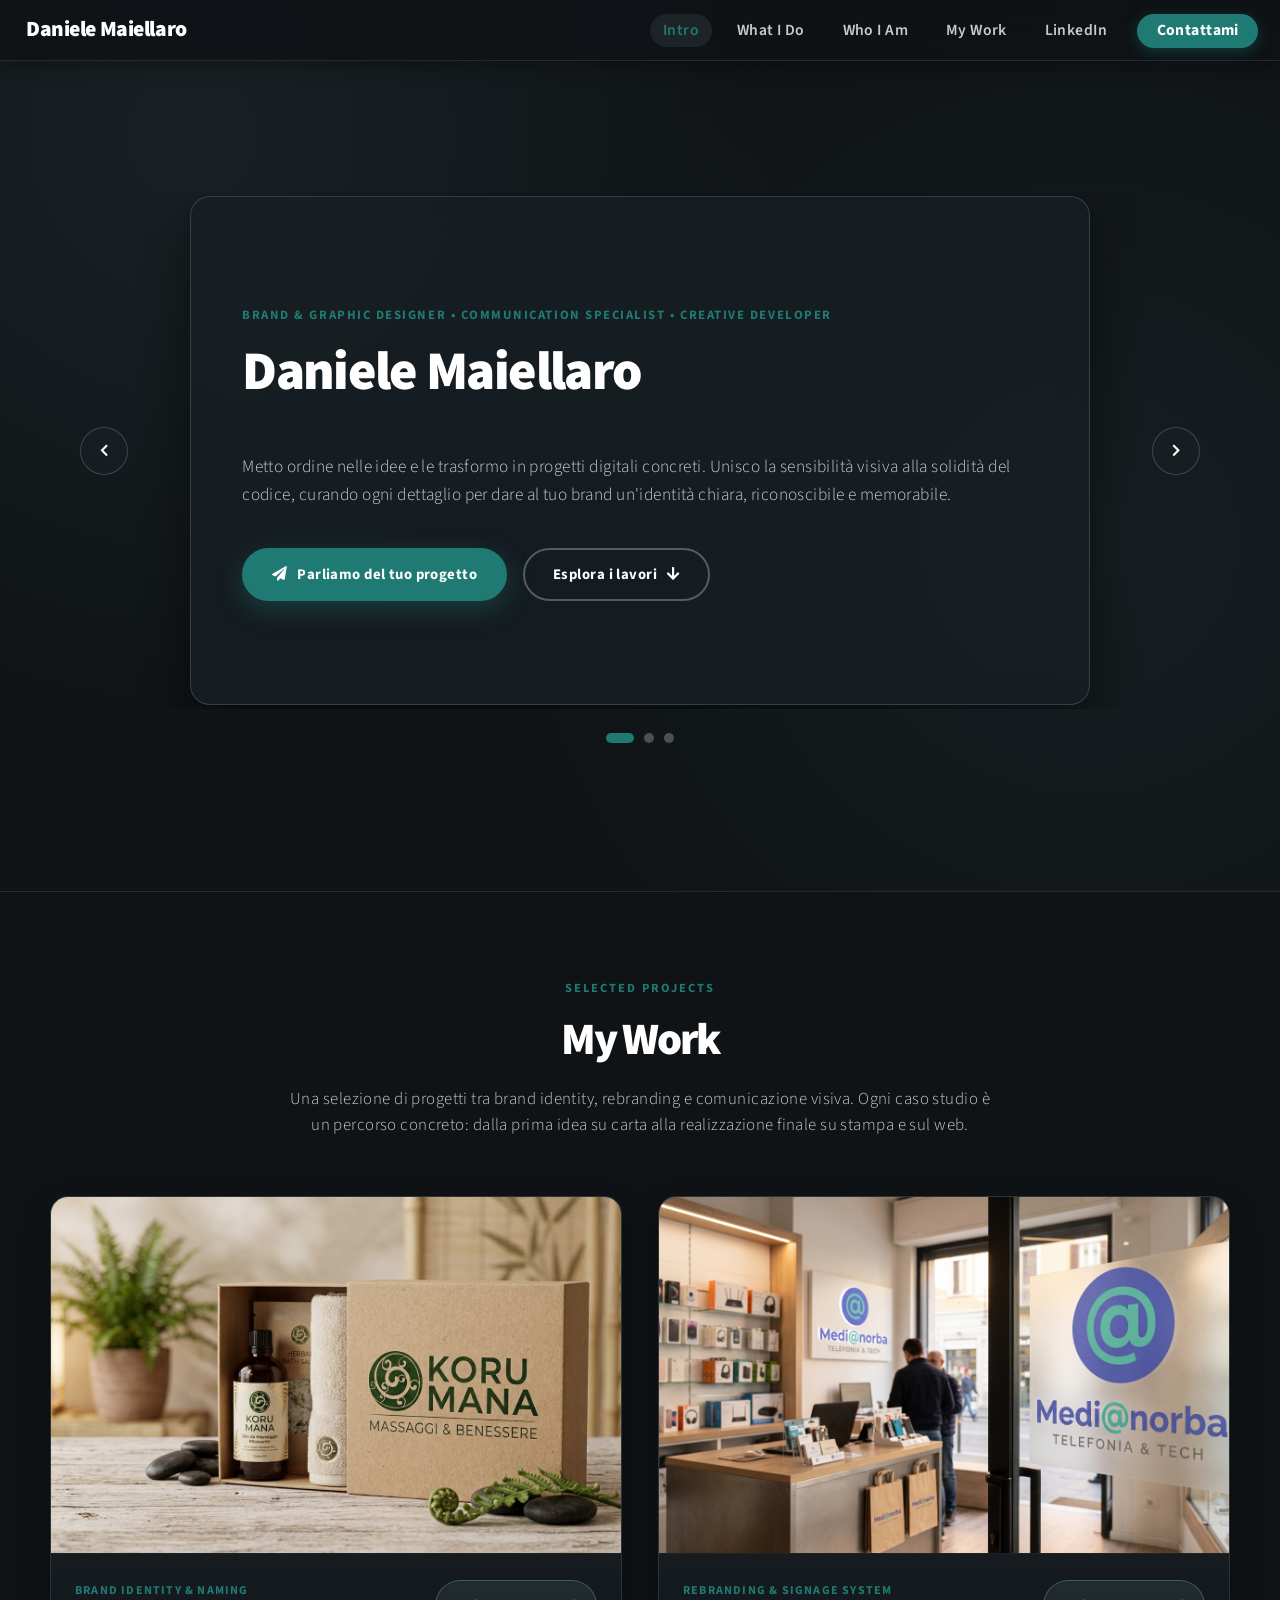
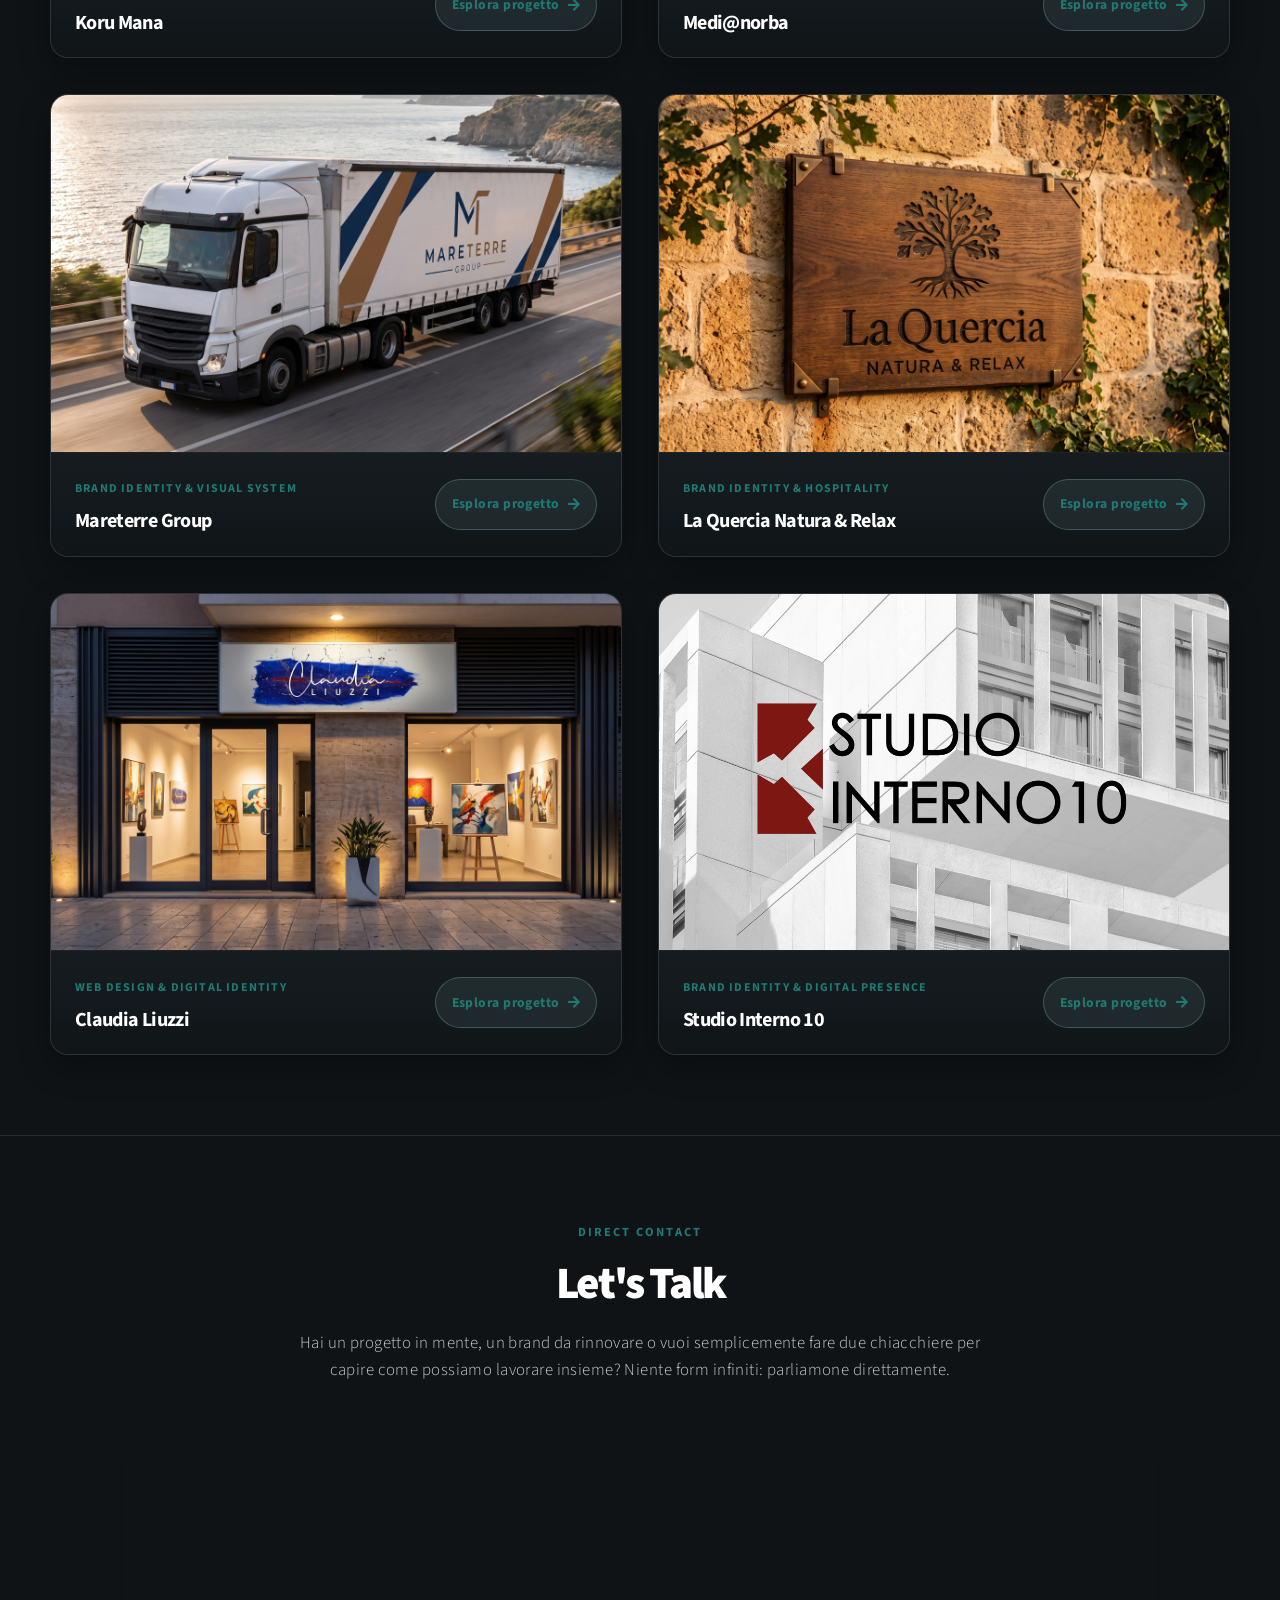
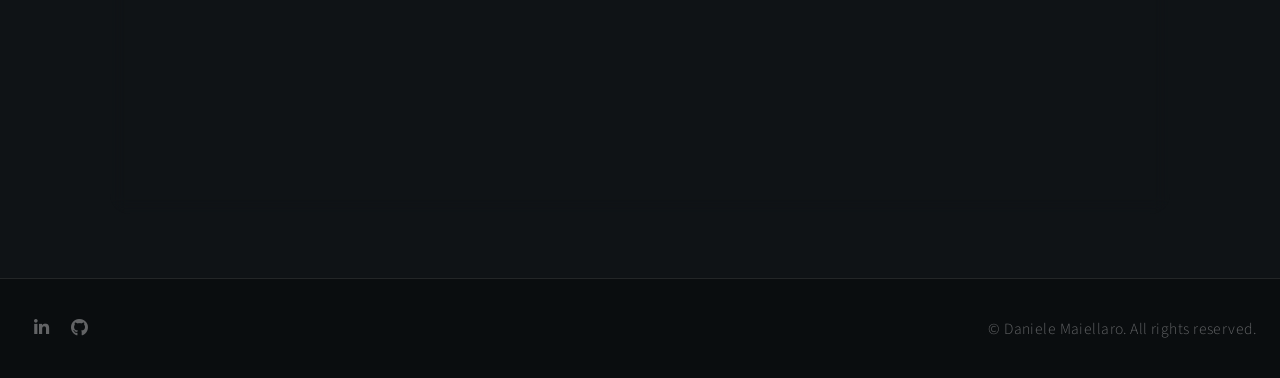
==== commit b50522e4: "Update index.html" ====
--- a/index.html
+++ b/index.html
@@ -45,19 +45,6 @@
         <section id="hero-carousel" class="main dark fullscreen hero-carousel-section">
             <div class="carousel-container">
 
-                <!-- Indicatori / Pillole Superiori Sincronizzate -->
-                <div class="carousel-tabs" role="tablist" aria-label="Schede di presentazione">
-                    <button type="button" class="carousel-tab active" data-carousel-target="0" role="tab" aria-selected="true">
-                        <span class="tab-num">01</span> Daniele Maiellaro
-                    </button>
-                    <button type="button" class="carousel-tab" data-carousel-target="1" role="tab" aria-selected="false">
-                        <span class="tab-num">02</span> What I Do
-                    </button>
-                    <button type="button" class="carousel-tab" data-carousel-target="2" role="tab" aria-selected="false">
-                        <span class="tab-num">03</span> Who I Am
-                    </button>
-                </div>
-
                 <!-- Area Track + Frecce Laterali -->
                 <div class="carousel-viewport-wrapper">
                     <button type="button" class="carousel-arrow prev" aria-label="Card precedente">
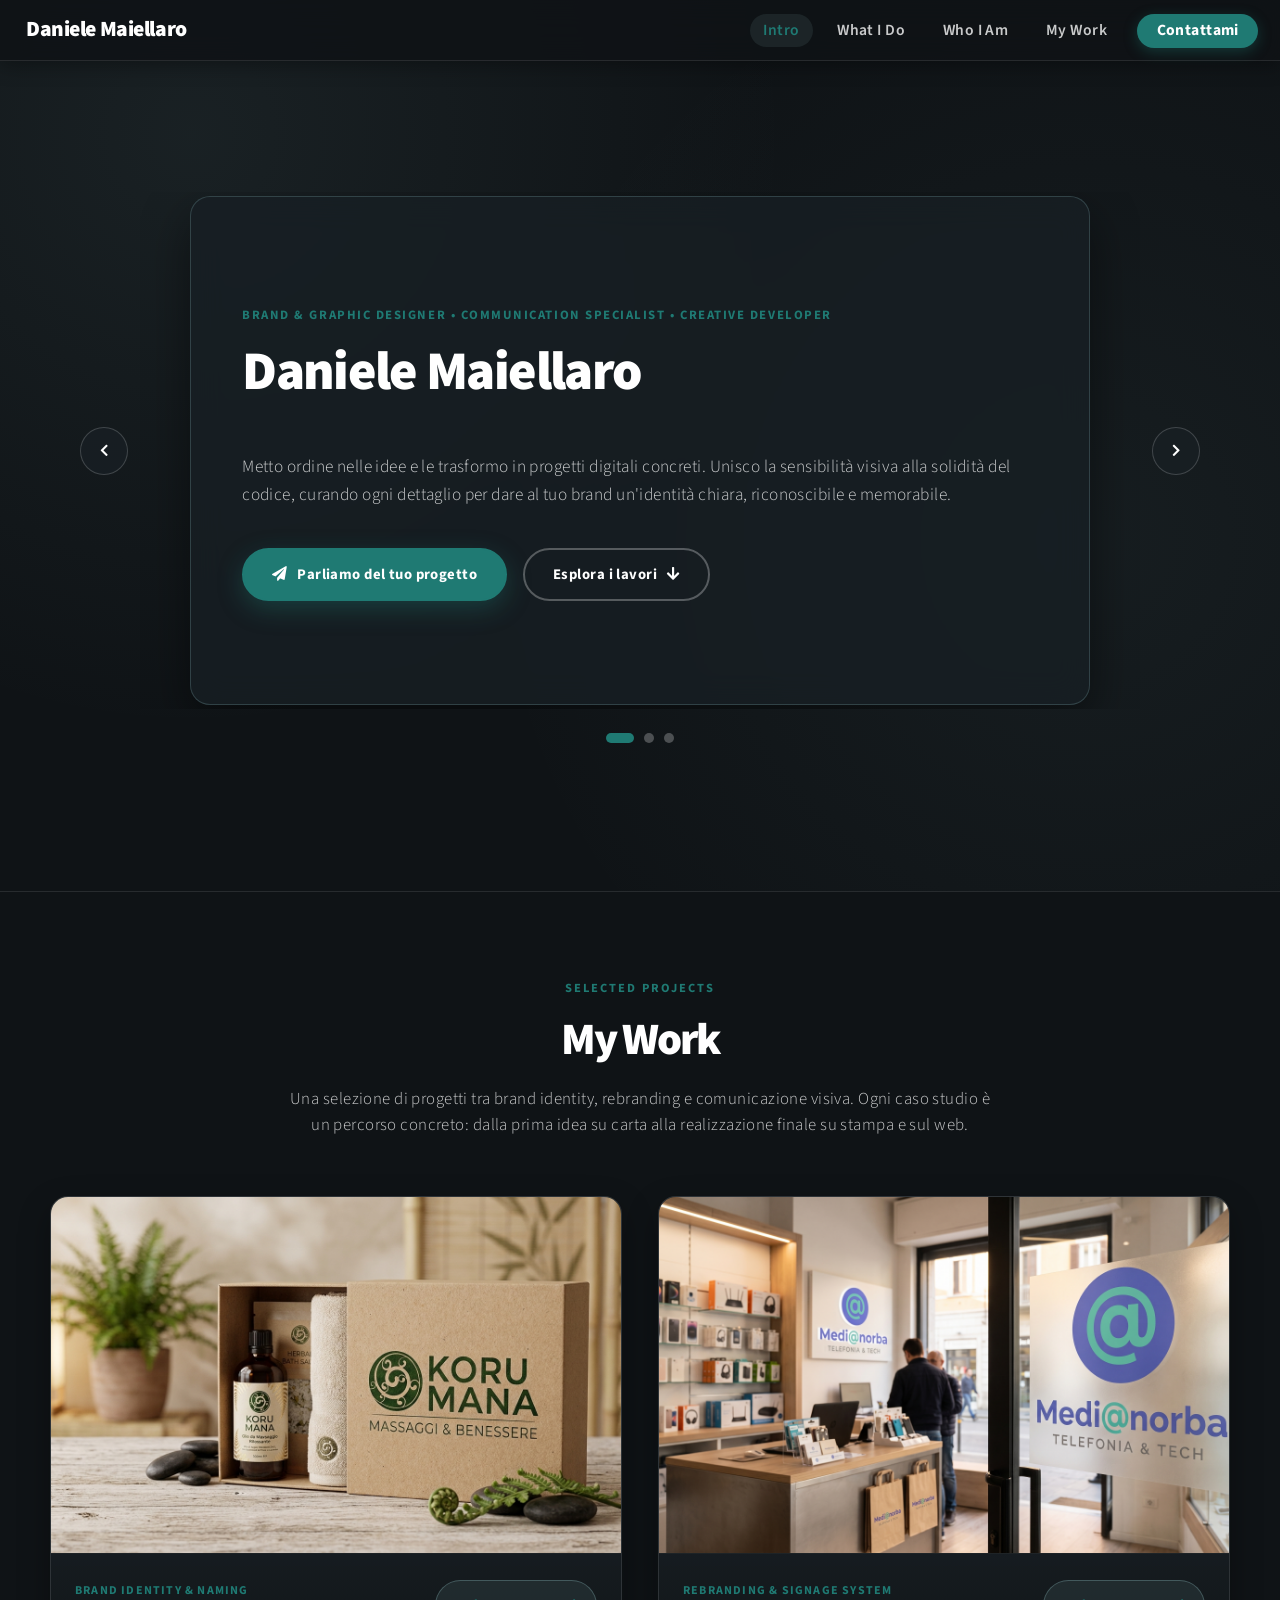
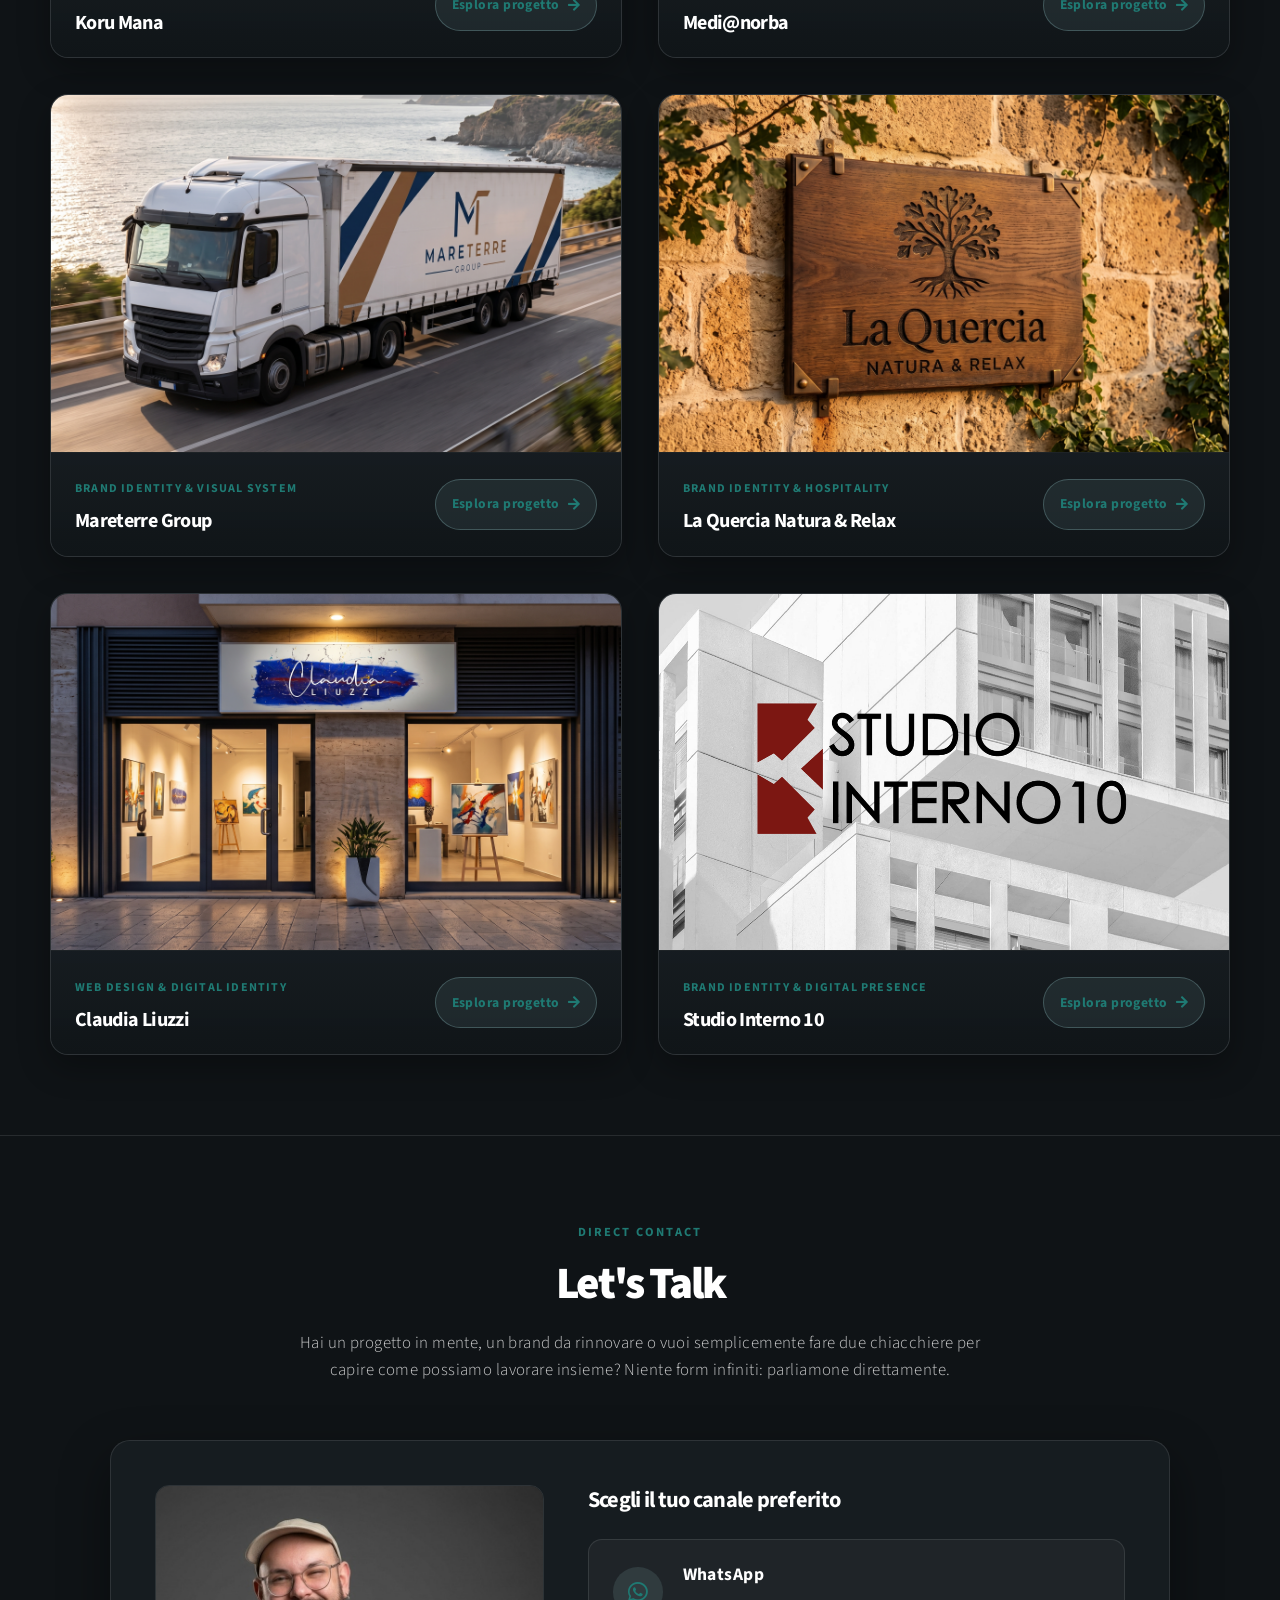
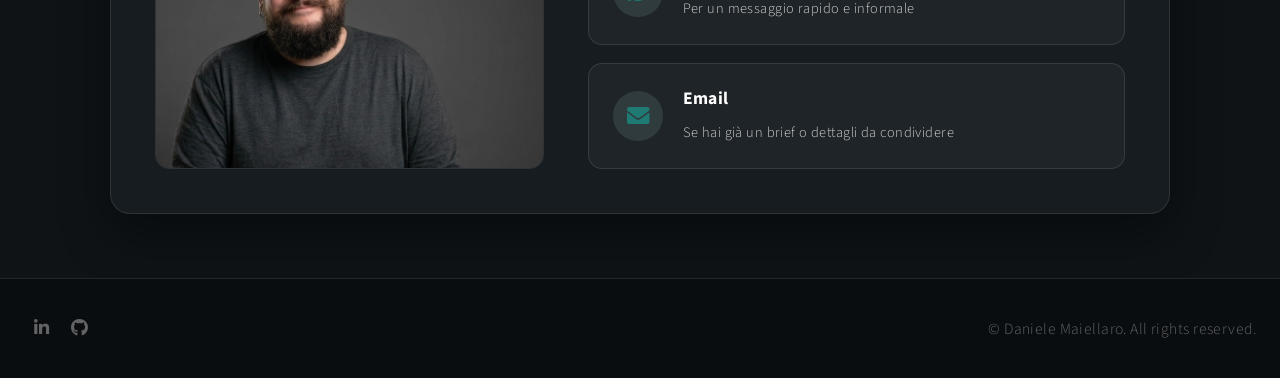
==== commit 61ed3c51: "Update index.html" ====
--- a/index.html
+++ b/index.html
@@ -35,7 +35,6 @@
                     <li><a href="#one" data-carousel-target="1">What I Do</a></li>
                     <li><a href="#two" data-carousel-target="2">Who I Am</a></li>
                     <li><a href="#work">My Work</a></li>
-                    <li><a href="https://www.linkedin.com/in/danielemaiellaro/" target="_blank" rel="noopener noreferrer">LinkedIn</a></li>
                     <li><a href="#contact" class="nav-cta-btn">Contattami</a></li>
                 </ul>
             </nav>
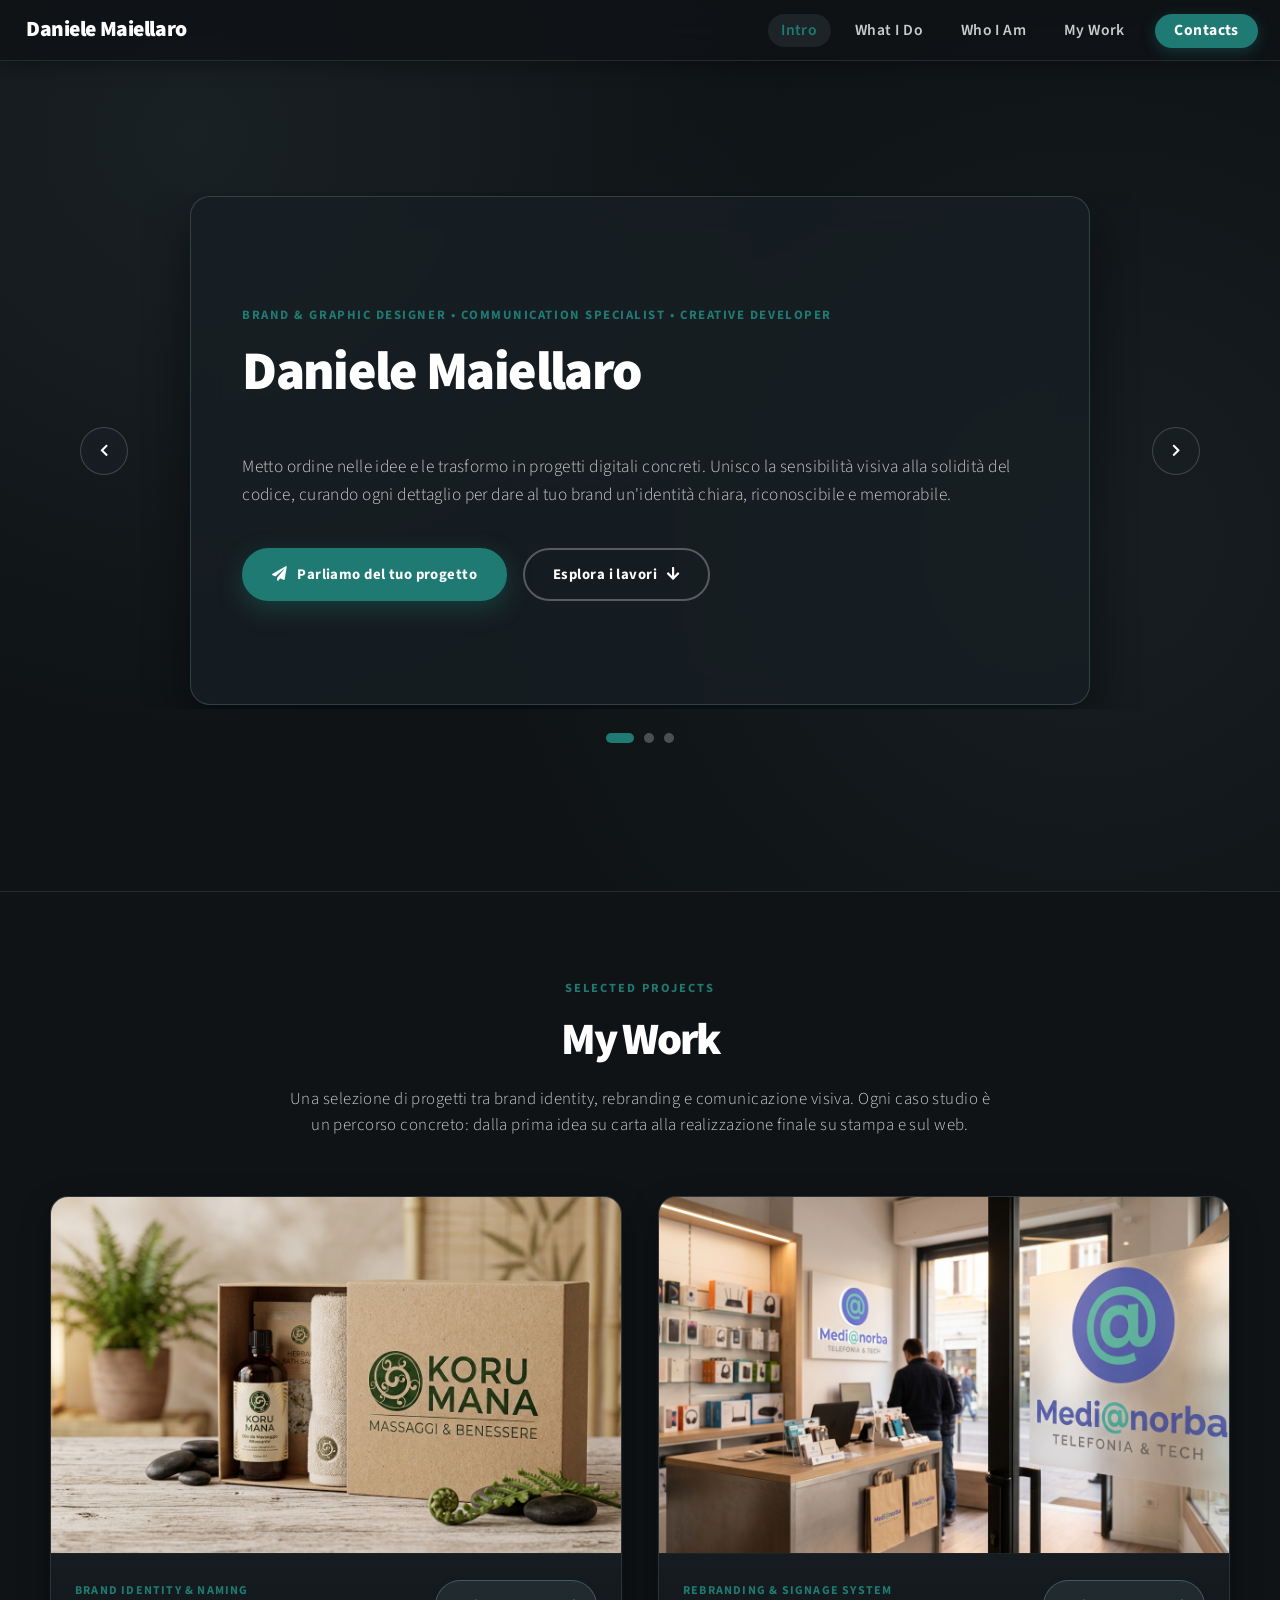
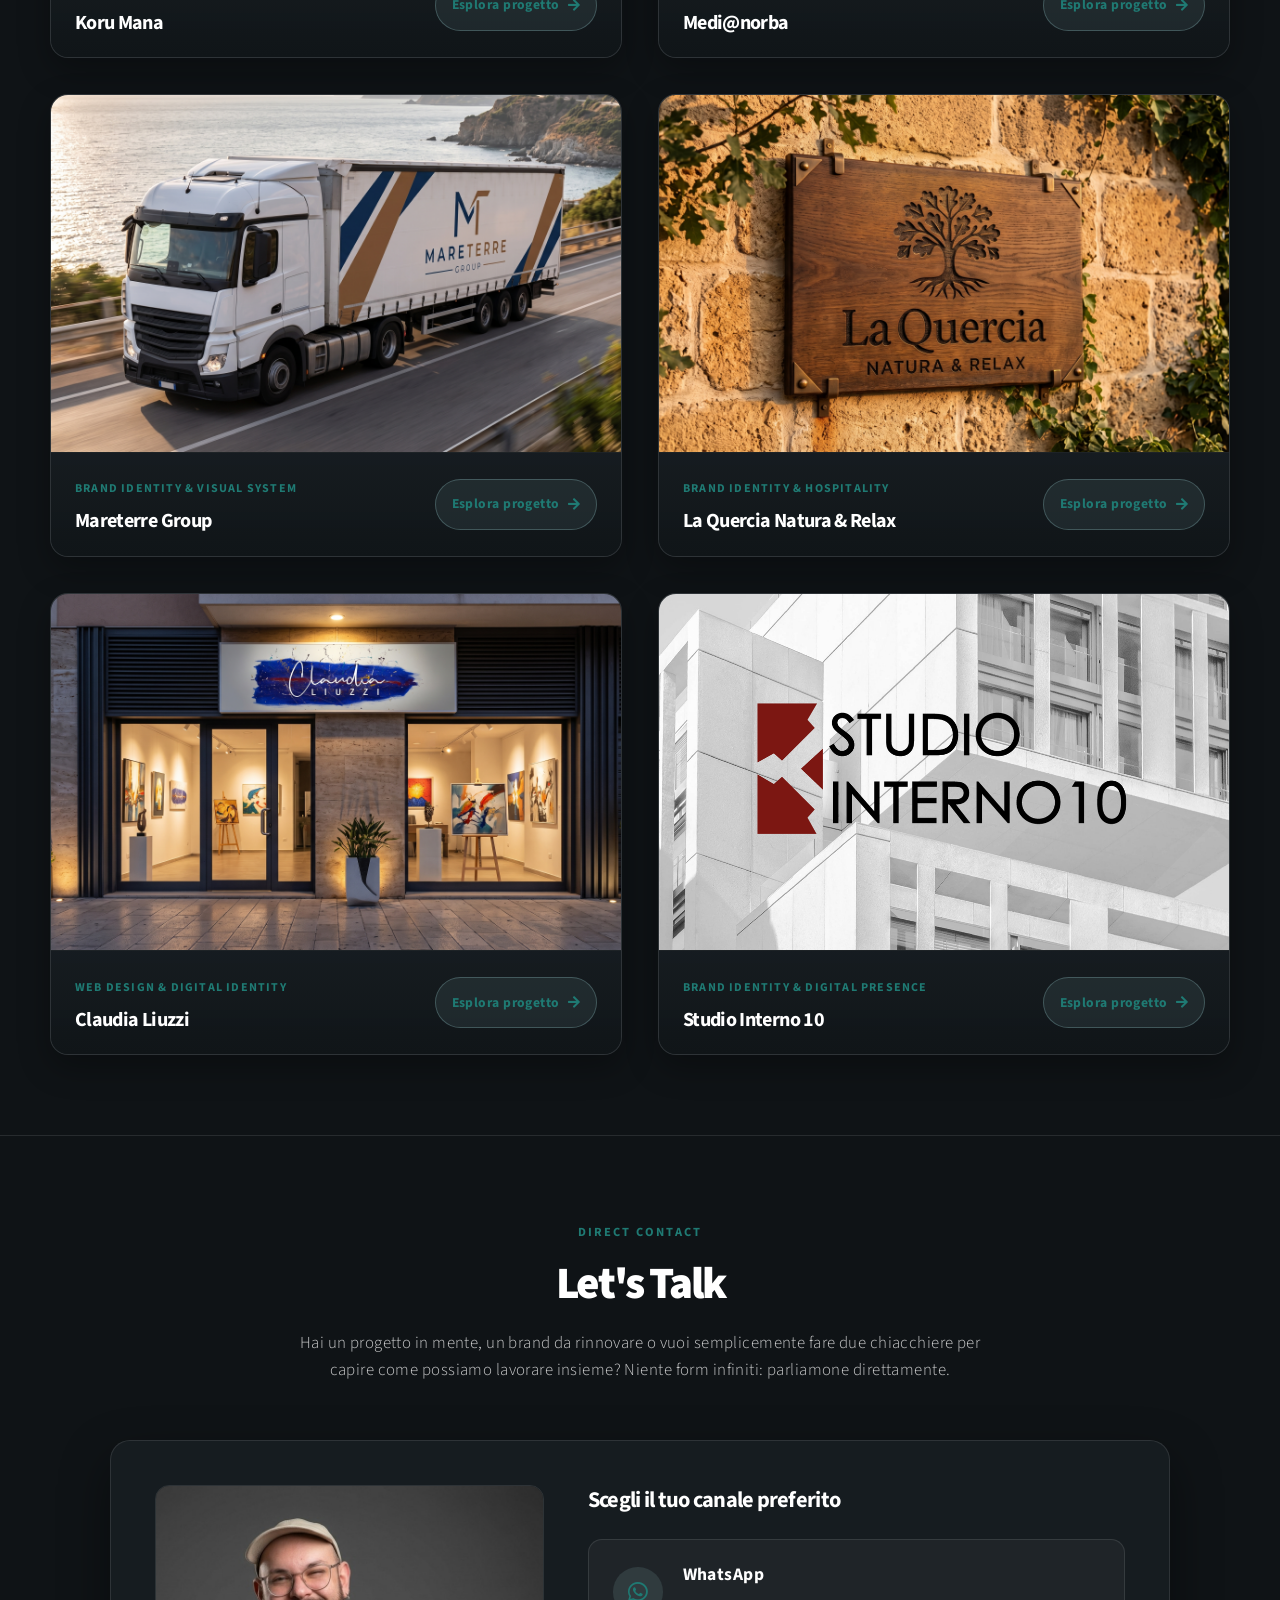
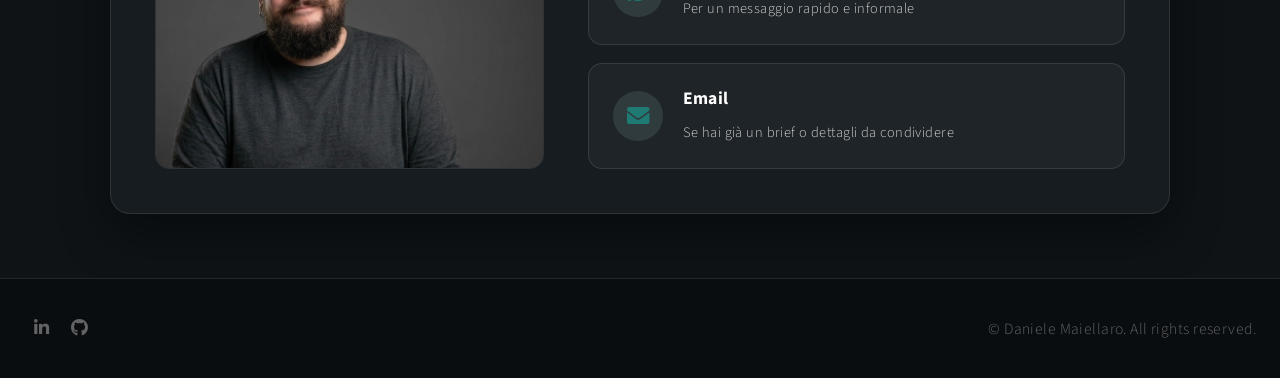
==== commit daf1dc2c: "Update index.html" ====
--- a/index.html
+++ b/index.html
@@ -35,7 +35,7 @@
                     <li><a href="#one" data-carousel-target="1">What I Do</a></li>
                     <li><a href="#two" data-carousel-target="2">Who I Am</a></li>
                     <li><a href="#work">My Work</a></li>
-                    <li><a href="#contact" class="nav-cta-btn">Contattami</a></li>
+                    <li><a href="#contact" class="nav-cta-btn">Contacts</a></li>
                 </ul>
             </nav>
         </header>
@@ -321,11 +321,11 @@
             </a>
             <a href="#work" class="mobile-nav-item">
                 <i class="icon solid fa-briefcase"></i>
-                <span>Lavori</span>
+                <span>My Work</span>
             </a>
             <a href="#contact" class="mobile-nav-item cta-highlight">
                 <i class="icon solid fa-paper-plane"></i>
-                <span>Contatti</span>
+                <span>Contacts</span>
             </a>
         </nav>
 
